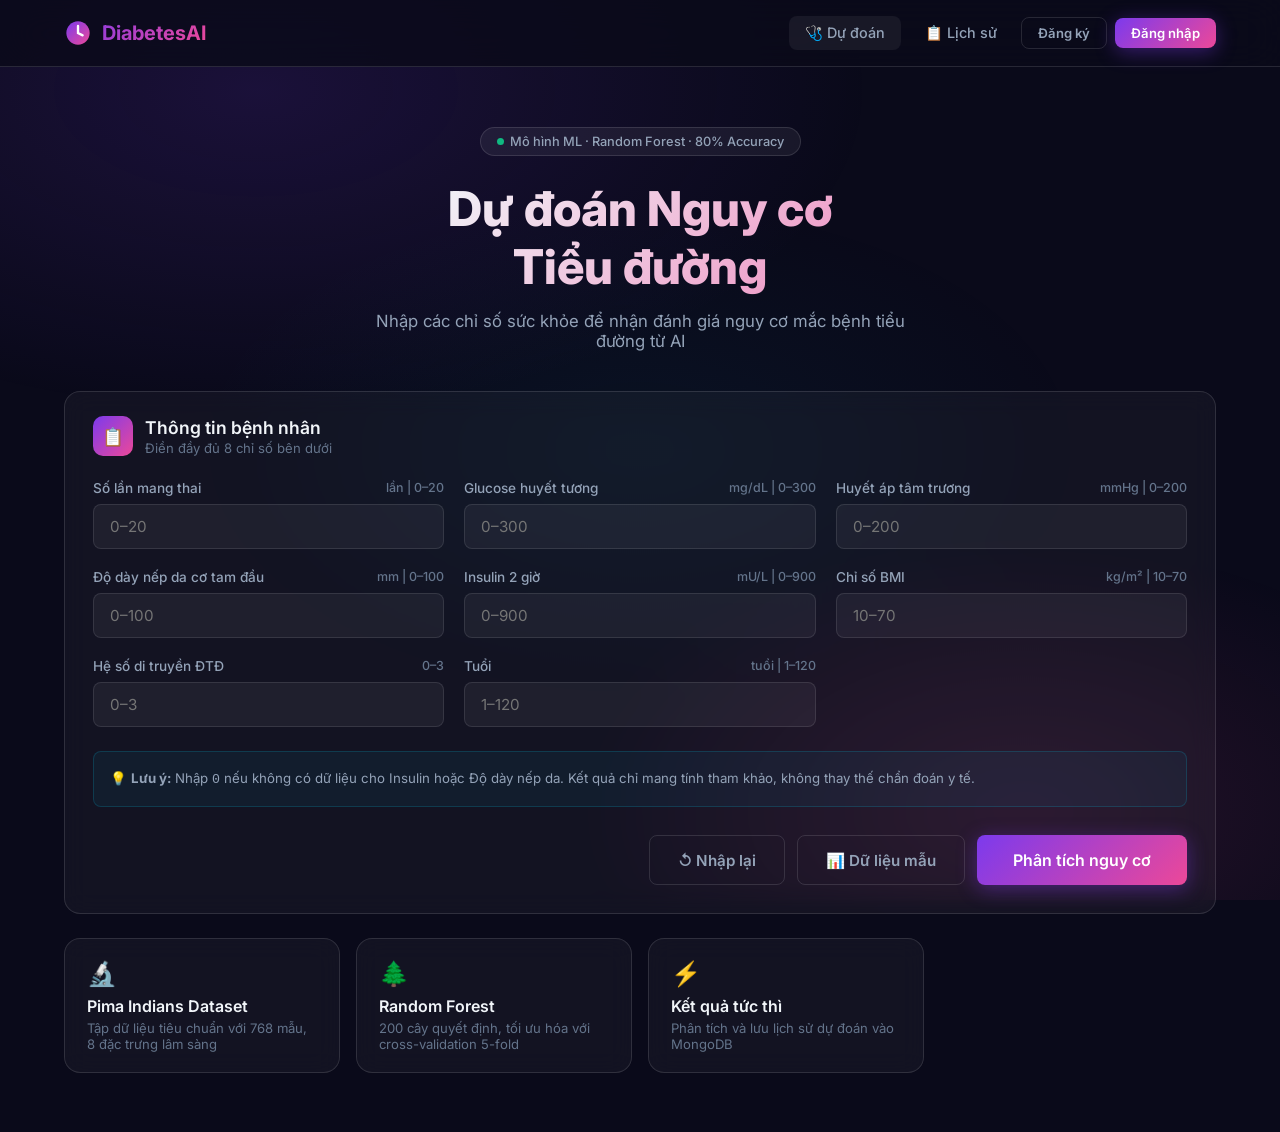
==== frontend/index.html @ 65a325f2 "first commit" ====
<!DOCTYPE html>
<html lang="vi">
<head>
    <meta charset="UTF-8"/>
    <meta name="viewport" content="width=device-width, initial-scale=1.0"/>
    <title>Dự đoán Nguy cơ Tiểu đường | DiabetesAI</title>
    <meta name="description" content="Hệ thống dự đoán nguy cơ mắc bệnh tiểu đường sử dụng trí tuệ nhân tạo"/>
    <link rel="stylesheet" href="css/style.css"/>
</head>
<body>

<!-- Navbar -->
<nav class="navbar">
    <div class="container">
        <a href="index.html" class="nav-brand">
            <svg viewBox="0 0 24 24" fill="none" xmlns="http://www.w3.org/2000/svg">
                <path d="M12 2C6.48 2 2 6.48 2 12s4.48 10 10 10 10-4.48 10-10S17.52 2 12 2z" fill="url(#g1)"/>
                <path d="M12 6v6l4 2" stroke="white" stroke-width="2" stroke-linecap="round"/>
                <defs><linearGradient id="g1" x1="2" y1="2" x2="22" y2="22" gradientUnits="userSpaceOnUse">
                    <stop stop-color="#7c3aed"/><stop offset="1" stop-color="#ec4899"/>
                </linearGradient></defs>
            </svg>
            DiabetesAI
        </a>
        <div class="nav-links">
            <a href="index.html" class="active">🩺 Dự đoán</a>
            <a href="history.html">📋 Lịch sử</a>
            <div id="auth-section" class="auth-buttons">
                <button class="btn btn-sm btn-outline" onclick="openModal('registerModal')">Đăng ký</button>
                <button class="btn btn-sm btn-primary" onclick="openModal('loginModal')">Đăng nhập</button>
            </div>
            <div id="user-section" class="user-profile hidden">
                <span id="user-name">Người dùng</span>
                <a href="#" id="admin-link" class="hidden">⚙️ Admin</a>
                <button class="btn btn-sm btn-outline" onclick="Auth.logout()">Đăng xuất</button>
            </div>
        </div>
    </div>
</nav>

<!-- Hero -->
<section class="hero animate-in">
    <div class="hero-badge">
        <span class="dot"></span>
        Mô hình ML · Random Forest · 80% Accuracy
    </div>
    <h1>Dự đoán Nguy cơ<br/>Tiểu đường</h1>
    <p>Nhập các chỉ số sức khỏe để nhận đánh giá nguy cơ mắc bệnh tiểu đường từ AI</p>
</section>

<!-- Form -->
<main class="container" style="padding-bottom: 60px;">
    <div class="card animate-in delay-1">
        <div class="card-header">
            <div class="card-icon">📋</div>
            <div>
                <h2>Thông tin bệnh nhân</h2>
                <p style="font-size:0.82rem; color: var(--text-muted); margin-top:2px;">Điền đầy đủ 8 chỉ số bên dưới</p>
            </div>
        </div>
        <div class="card-body">
            <form id="predictForm" novalidate>
                <div class="form-grid" id="formGrid">
                    <!-- dynamically injected by JS -->
                </div>

                <div style="margin-top:24px; padding:16px; background:rgba(6,182,212,0.06); border:1px solid rgba(6,182,212,0.2); border-radius:var(--radius-sm); color:var(--text-secondary); font-size:0.83rem; line-height:1.6;">
                    💡 <strong>Lưu ý:</strong> Nhập <code>0</code> nếu không có dữ liệu cho Insulin hoặc Độ dày nếp da. Kết quả chỉ mang tính tham khảo, không thay thế chẩn đoán y tế.
                </div>

                <div class="form-actions">
                    <button type="button" class="btn btn-outline" id="resetBtn">↺ Nhập lại</button>
                    <button type="button" class="btn btn-outline" id="sampleBtn">📊 Dữ liệu mẫu</button>
                    <button type="submit" class="btn btn-primary btn-lg" id="submitBtn">
                        <span id="submitText">Phân tích nguy cơ</span>
                    </button>
                </div>
            </form>
        </div>
    </div>

    <!-- Info cards -->
    <div style="display:grid; grid-template-columns: repeat(auto-fill, minmax(240px,1fr)); gap:16px; margin-top:24px;">
        <div class="card animate-in delay-2" style="padding:20px 22px;">
            <div style="font-size:1.5rem; margin-bottom:8px;">🔬</div>
            <div style="font-weight:600; margin-bottom:4px;">Pima Indians Dataset</div>
            <div style="font-size:0.82rem; color:var(--text-muted);">Tập dữ liệu tiêu chuẩn với 768 mẫu, 8 đặc trưng lâm sàng</div>
        </div>
        <div class="card animate-in delay-2" style="padding:20px 22px;">
            <div style="font-size:1.5rem; margin-bottom:8px;">🌲</div>
            <div style="font-weight:600; margin-bottom:4px;">Random Forest</div>
            <div style="font-size:0.82rem; color:var(--text-muted);">200 cây quyết định, tối ưu hóa với cross-validation 5-fold</div>
        </div>
        <div class="card animate-in delay-2" style="padding:20px 22px;">
            <div style="font-size:1.5rem; margin-bottom:8px;">⚡</div>
            <div style="font-weight:600; margin-bottom:4px;">Kết quả tức thì</div>
            <div style="font-size:0.82rem; color:var(--text-muted);">Phân tích và lưu lịch sử dự đoán vào MongoDB</div>
        </div>
    </div>
</main>

<!-- Modals -->
<div id="loginModal" class="modal">
    <div class="modal-content">
        <div class="modal-header">
            <h3>Đăng nhập</h3>
            <span class="close" onclick="closeModal('loginModal')">&times;</span>
        </div>
        <form id="loginForm">
            <div class="form-group">
                <label>Số điện thoại</label>
                <input type="text" id="loginPhone" placeholder="0123456789" required>
            </div>
            <div class="form-group">
                <label>Mật khẩu</label>
                <input type="password" id="loginPass" placeholder="••••••" required>
            </div>
            <button type="submit" class="btn btn-primary btn-block">Đăng nhập</button>
        </form>
    </div>
</div>

<div id="registerModal" class="modal">
    <div class="modal-content">
        <div class="modal-header">
            <h3>Đăng ký tài khoản</h3>
            <span class="close" onclick="closeModal('registerModal')">&times;</span>
        </div>
        <form id="registerForm">
            <div class="form-group">
                <label>Số điện thoại</label>
                <input type="text" id="regPhone" placeholder="10-11 chữ số" required>
            </div>
            <div class="form-group">
                <label>Họ và tên</label>
                <input type="text" id="regName" placeholder="Nguyễn Văn A" required>
            </div>
            <div class="form-grid" style="grid-template-columns: 1fr 1fr; gap:12px;">
                <div class="form-group">
                    <label>Tuổi</label>
                    <input type="number" id="regAge" placeholder="25" required>
                </div>
                <div class="form-group">
                    <label>Giới tính</label>
                    <select id="regGender">
                        <option value="Nam">Nam</option>
                        <option value="Nữ">Nữ</option>
                        <option value="Khác">Khác</option>
                    </select>
                </div>
            </div>
            <div class="form-group">
                <label>Mật khẩu</label>
                <input type="password" id="regPass" placeholder="Tối thiểu 6 ký tự" required>
            </div>
            <button type="submit" class="btn btn-primary btn-block" style="margin-top:12px;">Đăng ký</button>
        </form>
    </div>
</div>

<script src="js/api.js"></script>
<script src="js/auth.js"></script>
<script src="js/predict.js"></script>

<script>
    function openModal(id) { document.getElementById(id).style.display = 'flex'; }
    function closeModal(id) { document.getElementById(id).style.display = 'none'; }
    
    // Close modal when clicking outside
    window.onclick = function(event) {
        if (event.target.className === 'modal') {
            event.target.style.display = "none";
        }
    }

    document.getElementById('loginForm').onsubmit = async (e) => {
        e.preventDefault();
        await Auth.login(document.getElementById('loginPhone').value, document.getElementById('loginPass').value);
    };

    document.getElementById('registerForm').onsubmit = async (e) => {
        e.preventDefault();
        await Auth.register({
            phone_number: document.getElementById('regPhone').value,
            full_name: document.getElementById('regName').value,
            age: parseInt(document.getElementById('regAge').value),
            gender: document.getElementById('regGender').value,
            password: document.getElementById('regPass').value
        });
        closeModal('registerModal');
    };
</script>
</body>
</html>
---- frontend/css/style.css ----
@import url('https://fonts.googleapis.com/css2?family=Inter:wght@300;400;500;600;700;800&display=swap');

/* ── Reset & Variables ─────────────────────────────────────── */
*, *::before, *::after { box-sizing: border-box; margin: 0; padding: 0; }

:root {
    --bg-primary:   #0a0a1a;
    --bg-secondary: #111128;
    --bg-card:      rgba(255,255,255,0.04);
    --bg-card-hover:rgba(255,255,255,0.07);
    --glass:        rgba(255,255,255,0.06);
    --glass-border: rgba(255,255,255,0.12);

    --accent-1: #7c3aed;
    --accent-2: #ec4899;
    --accent-3: #06b6d4;
    --grad-main: linear-gradient(135deg, #7c3aed, #ec4899);
    --grad-glow: linear-gradient(135deg, rgba(124,58,237,0.3), rgba(236,72,153,0.3));

    --text-primary:   #f1f5f9;
    --text-secondary: #94a3b8;
    --text-muted:     #64748b;

    --low:    #10b981;
    --medium: #f59e0b;
    --high:   #ef4444;

    --radius: 16px;
    --radius-sm: 8px;
    --transition: 0.3s cubic-bezier(0.4,0,0.2,1);
    --shadow: 0 25px 50px rgba(0,0,0,0.5);
    --shadow-sm: 0 4px 20px rgba(0,0,0,0.3);
}

html { font-family: 'Inter', sans-serif; font-size: 16px; }
body { background: var(--bg-primary); color: var(--text-primary); min-height: 100vh; overflow-x: hidden; }

/* ── Background animated gradient ──────────────────────────── */
body::before {
    content: '';
    position: fixed;
    inset: 0;
    background:
        radial-gradient(ellipse 80% 60% at 20% 10%, rgba(124,58,237,0.15) 0%, transparent 60%),
        radial-gradient(ellipse 60% 50% at 80% 90%, rgba(236,72,153,0.12) 0%, transparent 60%),
        radial-gradient(ellipse 50% 40% at 50% 50%, rgba(6,182,212,0.05) 0%, transparent 70%);
    z-index: 0;
    pointer-events: none;
}

/* ── Layout ─────────────────────────────────────────────────── */
.container { max-width: 1200px; margin: 0 auto; padding: 0 24px; position: relative; z-index: 1; }

/* ── Navbar ─────────────────────────────────────────────────── */
.navbar {
    background: rgba(10,10,26,0.8);
    backdrop-filter: blur(20px);
    border-bottom: 1px solid var(--glass-border);
    padding: 16px 0;
    position: sticky; top: 0; z-index: 100;
}
.navbar .container { display: flex; align-items: center; justify-content: space-between; }
.nav-brand {
    display: flex; align-items: center; gap: 10px;
    font-size: 1.25rem; font-weight: 700;
    background: var(--grad-main);
    -webkit-background-clip: text; -webkit-text-fill-color: transparent;
    background-clip: text; text-decoration: none;
}
.nav-brand svg { width: 28px; height: 28px; flex-shrink: 0; }
.nav-links { display: flex; gap: 8px; }
.nav-links a {
    color: var(--text-secondary); text-decoration: none;
    padding: 8px 16px; border-radius: var(--radius-sm);
    font-size: 0.9rem; font-weight: 500;
    transition: var(--transition);
}
.nav-links a:hover, .nav-links a.active {
    background: var(--glass);
}
.hidden { display: none !important; }

/* Auth Buttons & Profile */
.auth-buttons { display: flex; gap: 8px; align-items: center; }
.user-profile { display: flex; align-items: center; gap: 12px; }
#user-name { font-size: 0.88rem; font-weight: 600; color: var(--text-primary); }
#admin-link { color: var(--accent-3); font-size: 0.82rem; text-decoration: none; }
#admin-link:hover { text-decoration: underline; }

/* ── Hero Section ───────────────────────────────────────────── */
.hero {
    text-align: center;
    padding: 60px 24px 40px;
}
.hero-badge {
    display: inline-flex; align-items: center; gap: 6px;
    background: var(--glass);
    border: 1px solid var(--glass-border);
    border-radius: 100px;
    padding: 6px 16px;
    font-size: 0.8rem; font-weight: 500;
    color: var(--text-secondary);
    margin-bottom: 24px;
}
.hero-badge .dot { width: 7px; height: 7px; border-radius: 50%; background: var(--low); animation: pulse 2s infinite; }
.hero h1 {
    font-size: clamp(2rem, 4vw, 3rem);
    font-weight: 800; line-height: 1.2;
    margin-bottom: 16px;
    background: linear-gradient(135deg, #f1f5f9 30%, var(--accent-2));
    -webkit-background-clip: text; -webkit-text-fill-color: transparent; background-clip: text;
}
.hero p { color: var(--text-secondary); font-size: 1.05rem; max-width: 550px; margin: 0 auto; }

/* ── Cards / Glass ──────────────────────────────────────────── */
.card {
    background: var(--bg-card);
    border: 1px solid var(--glass-border);
    border-radius: var(--radius);
    backdrop-filter: blur(12px);
    transition: var(--transition);
}
.card:hover { background: var(--bg-card-hover); transform: translateY(-2px); }
.card-header {
    padding: 24px 28px 0;
    display: flex; align-items: center; gap: 12px;
    margin-bottom: 24px;
}
.card-header h2 { font-size: 1.1rem; font-weight: 600; }
.card-icon {
    width: 40px; height: 40px; border-radius: 10px;
    background: var(--grad-main);
    display: flex; align-items: center; justify-content: center;
    font-size: 1.1rem; flex-shrink: 0;
}
.card-body { padding: 0 28px 28px; }

/* ── Form ───────────────────────────────────────────────────── */
.form-grid { display: grid; grid-template-columns: repeat(auto-fill, minmax(260px, 1fr)); gap: 20px; }
.form-group { display: flex; flex-direction: column; gap: 8px; }
.form-group label {
    font-size: 0.85rem; font-weight: 500;
    color: var(--text-secondary);
    display: flex; justify-content: space-between;
}
.form-group label span { color: var(--text-muted); font-size: 0.78rem; }
.form-group input {
    background: rgba(255,255,255,0.05);
    border: 1px solid rgba(255,255,255,0.1);
    border-radius: var(--radius-sm);
    padding: 12px 16px;
    color: var(--text-primary);
    font-size: 0.95rem;
    font-family: 'Inter', sans-serif;
    transition: var(--transition);
    outline: none;
}
.form-group input:focus {
    border-color: var(--accent-1);
    box-shadow: 0 0 0 3px rgba(124,58,237,0.2);
    background: rgba(255,255,255,0.08);
}
.form-group input.error { border-color: var(--high); box-shadow: 0 0 0 3px rgba(239,68,68,0.15); }
.form-group .hint { font-size: 0.75rem; color: var(--text-muted); }

/* ── Buttons ────────────────────────────────────────────────── */
.btn {
    display: inline-flex; align-items: center; justify-content: center; gap: 8px;
    padding: 12px 28px; border-radius: var(--radius-sm);
    font-family: 'Inter', sans-serif; font-size: 0.95rem; font-weight: 600;
    cursor: pointer; border: none; outline: none;
    transition: var(--transition); text-decoration: none;
}
.btn-primary {
    background: var(--grad-main);
    color: #fff;
    box-shadow: 0 4px 20px rgba(124,58,237,0.4);
}
.btn-primary:hover { opacity: 0.9; transform: translateY(-1px); box-shadow: 0 8px 30px rgba(124,58,237,0.55); }
.btn-primary:active { transform: translateY(0); }
.btn-outline {
    background: transparent;
    color: var(--text-secondary);
    border: 1px solid var(--glass-border);
}
.btn-outline:hover { background: var(--glass); color: var(--text-primary); }
.btn-danger {
    background: rgba(239,68,68,0.15); color: var(--high);
    border: 1px solid rgba(239,68,68,0.3);
}
.btn-danger:hover { background: rgba(239,68,68,0.25); }
.btn:disabled { opacity: 0.5; cursor: not-allowed; transform: none; }
.btn-lg { padding: 15px 36px; font-size: 1rem; }
.btn-sm { padding: 7px 16px; font-size: 0.82rem; }

/* ── Badges ─────────────────────────────────────────────────── */
.badge {
    display: inline-flex; align-items: center; gap: 5px;
    padding: 4px 12px; border-radius: 100px;
    font-size: 0.78rem; font-weight: 600;
}
.badge-low    { background: rgba(16,185,129,0.15); color: var(--low);    border: 1px solid rgba(16,185,129,0.3); }
.badge-medium { background: rgba(245,158,11,0.15); color: var(--medium); border: 1px solid rgba(245,158,11,0.3); }
.badge-high   { background: rgba(239,68,68,0.15);  color: var(--high);   border: 1px solid rgba(239,68,68,0.3); }

/* ── Stats Cards ────────────────────────────────────────────── */
.stats-grid { display: grid; grid-template-columns: repeat(auto-fill, minmax(200px, 1fr)); gap: 16px; margin-bottom: 32px; }
.stat-card {
    background: var(--bg-card);
    border: 1px solid var(--glass-border);
    border-radius: var(--radius);
    padding: 20px 24px;
    transition: var(--transition);
}
.stat-card:hover { background: var(--bg-card-hover); }
.stat-label { font-size: 0.78rem; font-weight: 500; color: var(--text-muted); margin-bottom: 8px; text-transform: uppercase; letter-spacing: 0.05em; }
.stat-value { font-size: 1.8rem; font-weight: 700; }
.stat-value.low    { color: var(--low); }
.stat-value.medium { color: var(--medium); }
.stat-value.high   { color: var(--high); }
.stat-value.accent { background: var(--grad-main); -webkit-background-clip: text; -webkit-text-fill-color: transparent; background-clip: text; }

/* ── Table ──────────────────────────────────────────────────── */
.table-wrap { overflow-x: auto; border-radius: var(--radius-sm); }
table { width: 100%; border-collapse: collapse; min-width: 600px; }
thead { background: rgba(255,255,255,0.04); }
th { padding: 14px 16px; text-align: left; font-size: 0.78rem; font-weight: 600; color: var(--text-muted); text-transform: uppercase; letter-spacing: 0.05em; }
td { padding: 14px 16px; font-size: 0.88rem; border-bottom: 1px solid rgba(255,255,255,0.04); }
tr { transition: var(--transition); }
tr:hover td { background: rgba(255,255,255,0.03); }

/* ── Toast ──────────────────────────────────────────────────── */
.toast {
    position: fixed; bottom: 24px; right: 24px;
    background: var(--bg-secondary);
    border: 1px solid var(--glass-border);
    border-radius: var(--radius-sm);
    padding: 14px 20px;
    font-size: 0.88rem; font-weight: 500;
    backdrop-filter: blur(20px);
    box-shadow: var(--shadow);
    transform: translateY(20px); opacity: 0;
    transition: var(--transition); z-index: 9999;
}
.toast.show { transform: translateY(0); opacity: 1; }
.toast-success { border-left: 3px solid var(--low); color: var(--low); }
.toast-error   { border-left: 3px solid var(--high); color: var(--high); }
.toast-info    { border-left: 3px solid var(--accent-3); color: var(--accent-3); }

/* ── Loading Spinner ────────────────────────────────────────── */
.spinner {
    width: 20px; height: 20px;
    border: 2px solid rgba(255,255,255,0.2);
    border-top-color: #fff;
    border-radius: 50%;
    animation: spin 0.7s linear infinite;
}
.loading-overlay {
    position: fixed; inset: 0;
    background: rgba(10,10,26,0.8);
    backdrop-filter: blur(8px);
    display: flex; flex-direction: column; align-items: center; justify-content: center;
    gap: 16px; z-index: 200;
}
.loading-overlay .spinner { width: 48px; height: 48px; border-width: 3px; }
.loading-overlay p { color: var(--text-secondary); font-size: 0.9rem; }

/* ── Gauge Chart ────────────────────────────────────────────── */
.gauge-wrap { position: relative; width: 220px; margin: 0 auto 20px; }
.gauge-wrap canvas { display: block; }
.gauge-label {
    position: absolute; bottom: 10px; left: 50%; transform: translateX(-50%);
    text-align: center; width: 100%;
}
.gauge-label .gauge-pct { font-size: 2.4rem; font-weight: 800; line-height: 1; }
.gauge-label .gauge-text { font-size: 0.78rem; color: var(--text-muted); margin-top: 2px; }

/* ── Result Page ────────────────────────────────────────────── */
.result-grid { display: grid; grid-template-columns: 1fr 1.5fr; gap: 24px; margin-top: 32px; }
@media (max-width: 768px) { .result-grid { grid-template-columns: 1fr; } }
.result-level-card { text-align: center; padding: 32px 24px; }
.result-level-card .level-title { font-size: 1.5rem; font-weight: 700; margin: 16px 0 8px; }
.feature-bars { display: flex; flex-direction: column; gap: 12px; }
.feature-bar-item { display: flex; flex-direction: column; gap: 4px; }
.feature-bar-header { display: flex; justify-content: space-between; font-size: 0.8rem; color: var(--text-secondary); }
.feature-bar-track {
    height: 6px; background: rgba(255,255,255,0.08);
    border-radius: 100px; overflow: hidden;
}
.feature-bar-fill {
    height: 100%; border-radius: 100px;
    background: var(--grad-main);
    transition: width 1s cubic-bezier(0.4,0,0.2,1);
}

/* ── History Filters ────────────────────────────────────────── */
.filters {
    display: flex; align-items: center; gap: 12px;
    flex-wrap: wrap; margin-bottom: 20px;
}
.filter-btn {
    padding: 7px 18px; border-radius: 100px;
    background: var(--glass); border: 1px solid var(--glass-border);
    color: var(--text-secondary); font-size: 0.82rem; font-weight: 500;
    cursor: pointer; transition: var(--transition);
}
.filter-btn:hover, .filter-btn.active { background: var(--grad-glow); color: var(--text-primary); }
.search-input {
    flex: 1; min-width: 180px;
    background: var(--glass); border: 1px solid var(--glass-border);
    border-radius: var(--radius-sm); padding: 9px 14px;
    color: var(--text-primary); font-family: 'Inter', sans-serif; font-size: 0.88rem; outline: none;
    transition: var(--transition);
}
.search-input:focus { border-color: var(--accent-1); box-shadow: 0 0 0 3px rgba(124,58,237,0.15); }

/* ── Pagination ─────────────────────────────────────────────── */
.pagination { display: flex; align-items: center; justify-content: center; gap: 8px; margin-top: 24px; }
.page-btn {
    width: 36px; height: 36px; border-radius: var(--radius-sm);
    background: var(--glass); border: 1px solid var(--glass-border);
    color: var(--text-secondary); font-size: 0.88rem;
    display: flex; align-items: center; justify-content: center;
    cursor: pointer; transition: var(--transition); outline: none;
}
.page-btn:hover { background: var(--bg-card-hover); color: var(--text-primary); }
.page-btn.active { background: var(--grad-main); border-color: transparent; color: #fff; }
.page-btn:disabled { opacity: 0.4; cursor: not-allowed; }

/* ── Empty State ────────────────────────────────────────────── */
.empty-state {
    text-align: center; padding: 60px 24px;
    color: var(--text-muted);
}
.empty-state .icon { font-size: 3rem; margin-bottom: 16px; }
.empty-state p { font-size: 0.9rem; }

/* ── Form actions ───────────────────────────────────────────── */
.form-actions { display: flex; gap: 12px; justify-content: flex-end; margin-top: 28px; }

/* ── Animations ─────────────────────────────────────────────── */
@keyframes spin  { to { transform: rotate(360deg); } }
@keyframes pulse { 0%,100% { opacity: 1; } 50% { opacity: 0.4; } }
@keyframes fadeInUp {
    from { opacity: 0; transform: translateY(24px); }
    to   { opacity: 1; transform: translateY(0); }
}
.animate-in { animation: fadeInUp 0.5s ease forwards; }
.delay-1 { animation-delay: 0.1s; opacity: 0; }
.delay-2 { animation-delay: 0.2s; opacity: 0; }
.delay-3 { animation-delay: 0.3s; opacity: 0; }

/* ── Scrollbar ──────────────────────────────────────────────── */
::-webkit-scrollbar { width: 6px; height: 6px; }
::-webkit-scrollbar-track { background: transparent; }
::-webkit-scrollbar-thumb { background: rgba(255,255,255,0.1); border-radius: 100px; }
::-webkit-scrollbar-thumb:hover { background: rgba(255,255,255,0.2); }

/* ── Responsive ─────────────────────────────────────────────── */
@media (max-width: 600px) {
    .nav-links a { padding: 6px 10px; font-size: 0.8rem; }
    .hero { padding: 40px 16px 24px; }
    .card-header, .card-body { padding-left: 18px; padding-right: 18px; }
    .form-grid { grid-template-columns: 1fr; }
    .auth-buttons { display: none; } /* Hide on mobile to simplify */
}

/* ── Modals ─────────────────────────────────────────────────── */
.modal {
    position: fixed; inset: 0; z-index: 1000;
    background: rgba(0,0,0,0.7);
    backdrop-filter: blur(4px);
    display: none; align-items: center; justify-content: center;
    padding: 20px;
}
.modal-content {
    background: var(--bg-secondary);
    border: 1px solid var(--glass-border);
    border-radius: var(--radius);
    width: 100%; max-width: 400px;
    padding: 32px;
    box-shadow: var(--shadow);
    animation: modalIn 0.3s ease-out;
}
.modal-header {
    display: flex; align-items: center; justify-content: space-between;
    margin-bottom: 24px;
}
.modal-header h3 { font-size: 1.25rem; font-weight: 700; color: var(--text-primary); }
.close { font-size: 1.5rem; cursor: pointer; color: var(--text-muted); transition: var(--transition); }
.close:hover { color: var(--text-primary); }

.btn-block { width: 100%; margin-top: 10px; }

@keyframes modalIn {
    from { opacity: 0; transform: scale(0.95) translateY(-20px); }
    to { opacity: 1; transform: scale(1) translateY(0); }
}
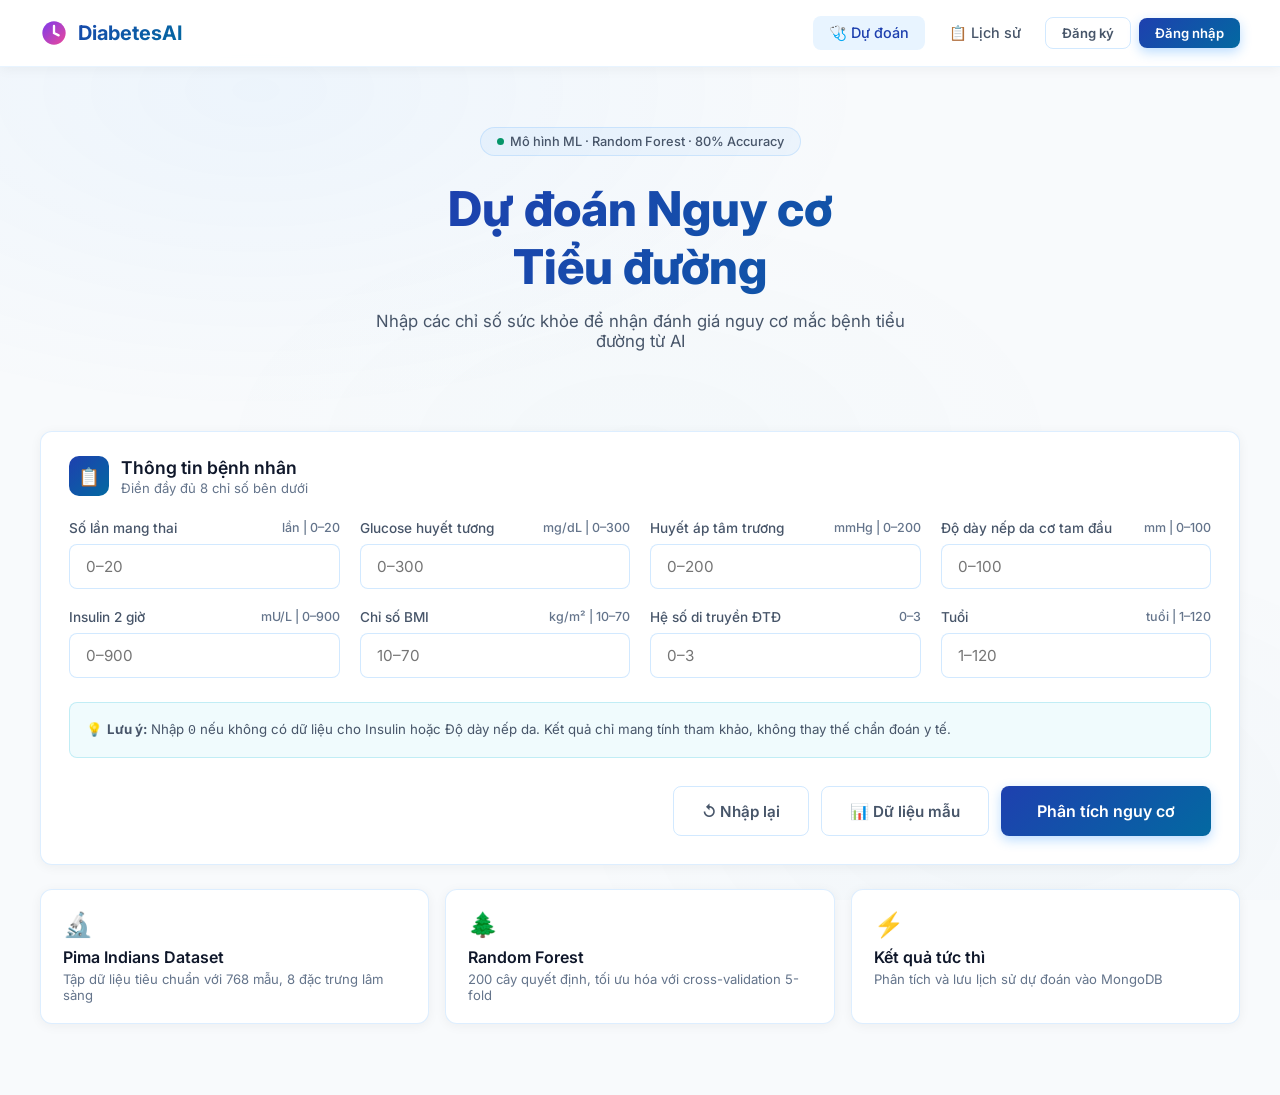
==== commit b67d4f98: "Improve responsive frontend layout" ====
--- a/frontend/index.html
+++ b/frontend/index.html
@@ -22,7 +22,12 @@
             </svg>
             DiabetesAI
         </a>
-        <div class="nav-links">
+        <button class="nav-toggle" type="button" aria-label="Mở menu điều hướng" aria-expanded="false" aria-controls="navLinks" onclick="toggleNav(this)">
+            <span></span>
+            <span></span>
+            <span></span>
+        </button>
+        <div class="nav-links" id="navLinks">
             <a href="index.html" class="active">🩺 Dự đoán</a>
             <a href="history.html">📋 Lịch sử</a>
             <div id="auth-section" class="auth-buttons">
@@ -49,13 +54,13 @@
 </section>
 
 <!-- Form -->
-<main class="container" style="padding-bottom: 60px;">
+<main class="container main-content main-content-home">
     <div class="card animate-in delay-1">
         <div class="card-header">
             <div class="card-icon">📋</div>
             <div>
                 <h2>Thông tin bệnh nhân</h2>
-                <p style="font-size:0.82rem; color: var(--text-muted); margin-top:2px;">Điền đầy đủ 8 chỉ số bên dưới</p>
+                <p class="section-subtitle">Điền đầy đủ 8 chỉ số bên dưới</p>
             </div>
         </div>
         <div class="card-body">
@@ -64,7 +69,7 @@
                     <!-- dynamically injected by JS -->
                 </div>
 
-                <div style="margin-top:24px; padding:16px; background:rgba(6,182,212,0.06); border:1px solid rgba(6,182,212,0.2); border-radius:var(--radius-sm); color:var(--text-secondary); font-size:0.83rem; line-height:1.6;">
+                <div class="info-note">
                     💡 <strong>Lưu ý:</strong> Nhập <code>0</code> nếu không có dữ liệu cho Insulin hoặc Độ dày nếp da. Kết quả chỉ mang tính tham khảo, không thay thế chẩn đoán y tế.
                 </div>
 
@@ -80,21 +85,21 @@
     </div>
 
     <!-- Info cards -->
-    <div style="display:grid; grid-template-columns: repeat(auto-fill, minmax(240px,1fr)); gap:16px; margin-top:24px;">
-        <div class="card animate-in delay-2" style="padding:20px 22px;">
-            <div style="font-size:1.5rem; margin-bottom:8px;">🔬</div>
-            <div style="font-weight:600; margin-bottom:4px;">Pima Indians Dataset</div>
-            <div style="font-size:0.82rem; color:var(--text-muted);">Tập dữ liệu tiêu chuẩn với 768 mẫu, 8 đặc trưng lâm sàng</div>
-        </div>
-        <div class="card animate-in delay-2" style="padding:20px 22px;">
-            <div style="font-size:1.5rem; margin-bottom:8px;">🌲</div>
-            <div style="font-weight:600; margin-bottom:4px;">Random Forest</div>
-            <div style="font-size:0.82rem; color:var(--text-muted);">200 cây quyết định, tối ưu hóa với cross-validation 5-fold</div>
-        </div>
-        <div class="card animate-in delay-2" style="padding:20px 22px;">
-            <div style="font-size:1.5rem; margin-bottom:8px;">⚡</div>
-            <div style="font-weight:600; margin-bottom:4px;">Kết quả tức thì</div>
-            <div style="font-size:0.82rem; color:var(--text-muted);">Phân tích và lưu lịch sử dự đoán vào MongoDB</div>
+    <div class="info-grid">
+        <div class="card animate-in delay-2 info-card">
+            <div class="info-card-icon">🔬</div>
+            <div class="info-card-title">Pima Indians Dataset</div>
+            <div class="info-card-text">Tập dữ liệu tiêu chuẩn với 768 mẫu, 8 đặc trưng lâm sàng</div>
+        </div>
+        <div class="card animate-in delay-2 info-card">
+            <div class="info-card-icon">🌲</div>
+            <div class="info-card-title">Random Forest</div>
+            <div class="info-card-text">200 cây quyết định, tối ưu hóa với cross-validation 5-fold</div>
+        </div>
+        <div class="card animate-in delay-2 info-card">
+            <div class="info-card-icon">⚡</div>
+            <div class="info-card-title">Kết quả tức thì</div>
+            <div class="info-card-text">Phân tích và lưu lịch sử dự đoán vào MongoDB</div>
         </div>
     </div>
 </main>
@@ -135,7 +140,7 @@
                 <label>Họ và tên</label>
                 <input type="text" id="regName" placeholder="Nguyễn Văn A" required>
             </div>
-            <div class="form-grid" style="grid-template-columns: 1fr 1fr; gap:12px;">
+            <div class="form-grid auth-form-grid">
                 <div class="form-group">
                     <label>Tuổi</label>
                     <input type="number" id="regAge" placeholder="25" required>
@@ -160,6 +165,7 @@
 
 <script src="js/api.js"></script>
 <script src="js/auth.js"></script>
+<script src="js/layout.js"></script>
 <script src="js/predict.js"></script>
 
 <script>
--- a/frontend/css/style.css
+++ b/frontend/css/style.css
@@ -4,62 +4,64 @@
 *, *::before, *::after { box-sizing: border-box; margin: 0; padding: 0; }
 
 :root {
-    --bg-primary:   #0a0a1a;
-    --bg-secondary: #111128;
-    --bg-card:      rgba(255,255,255,0.04);
-    --bg-card-hover:rgba(255,255,255,0.07);
-    --glass:        rgba(255,255,255,0.06);
-    --glass-border: rgba(255,255,255,0.12);
-
-    --accent-1: #7c3aed;
-    --accent-2: #ec4899;
-    --accent-3: #06b6d4;
-    --grad-main: linear-gradient(135deg, #7c3aed, #ec4899);
-    --grad-glow: linear-gradient(135deg, rgba(124,58,237,0.3), rgba(236,72,153,0.3));
-
-    --text-primary:   #f1f5f9;
-    --text-secondary: #94a3b8;
+    /* Professional Medical Light Theme */
+    --bg-primary:   #f8fafc;
+    --bg-secondary: #f1f5f9;
+    --bg-card:      #ffffff;
+    --bg-card-hover:#f0f9ff;
+
+    --accent-1: #1e40af;
+    --accent-2: #0369a1;
+    --accent-3: #0891b2;
+    --grad-main: linear-gradient(135deg, #1e40af, #0369a1);
+    --grad-glow: linear-gradient(135deg, rgba(30,64,175,0.1), rgba(3,105,161,0.1));
+
+    --text-primary:   #0f172a;
+    --text-secondary: #475569;
     --text-muted:     #64748b;
 
-    --low:    #10b981;
-    --medium: #f59e0b;
-    --high:   #ef4444;
-
-    --radius: 16px;
+    --low:    #059669;
+    --medium: #d97706;
+    --high:   #dc2626;
+
+    --radius: 12px;
     --radius-sm: 8px;
     --transition: 0.3s cubic-bezier(0.4,0,0.2,1);
-    --shadow: 0 25px 50px rgba(0,0,0,0.5);
-    --shadow-sm: 0 4px 20px rgba(0,0,0,0.3);
+    --shadow: 0 4px 20px rgba(0,0,0,0.08);
+    --shadow-sm: 0 2px 8px rgba(0,0,0,0.06);
+    --glass: rgba(255,255,255,0.75);
+    --glass-border: rgba(30,144,255,0.12);
 }
 
 html { font-family: 'Inter', sans-serif; font-size: 16px; }
 body { background: var(--bg-primary); color: var(--text-primary); min-height: 100vh; overflow-x: hidden; }
-
-/* ── Background animated gradient ──────────────────────────── */
+body.nav-open { overflow: hidden; }
+
+/* ── Background ─────────────────────────────────────────────── */
 body::before {
     content: '';
     position: fixed;
     inset: 0;
     background:
-        radial-gradient(ellipse 80% 60% at 20% 10%, rgba(124,58,237,0.15) 0%, transparent 60%),
-        radial-gradient(ellipse 60% 50% at 80% 90%, rgba(236,72,153,0.12) 0%, transparent 60%),
-        radial-gradient(ellipse 50% 40% at 50% 50%, rgba(6,182,212,0.05) 0%, transparent 70%);
+        radial-gradient(ellipse 80% 60% at 20% 10%, rgba(30,144,255,0.05) 0%, transparent 60%),
+        radial-gradient(ellipse 60% 50% at 80% 90%, rgba(3,105,161,0.03) 0%, transparent 60%),
+        radial-gradient(ellipse 50% 40% at 50% 50%, rgba(8,145,178,0.02) 0%, transparent 70%);
     z-index: 0;
     pointer-events: none;
 }
 
-/* ── Layout ─────────────────────────────────────────────────── */
-.container { max-width: 1200px; margin: 0 auto; padding: 0 24px; position: relative; z-index: 1; }
+.container { width: min(1200px, calc(100% - 48px)); margin: 0 auto; position: relative; z-index: 1; }
 
 /* ── Navbar ─────────────────────────────────────────────────── */
 .navbar {
-    background: rgba(10,10,26,0.8);
+    background: rgba(255,255,255,0.95);
     backdrop-filter: blur(20px);
-    border-bottom: 1px solid var(--glass-border);
+    border-bottom: 1px solid rgba(30,144,255,0.1);
     padding: 16px 0;
     position: sticky; top: 0; z-index: 100;
-}
-.navbar .container { display: flex; align-items: center; justify-content: space-between; }
+    box-shadow: 0 2px 12px rgba(0,0,0,0.05);
+}
+.navbar .container { display: flex; align-items: center; justify-content: space-between; gap: 16px; flex-wrap: wrap; }
 .nav-brand {
     display: flex; align-items: center; gap: 10px;
     font-size: 1.25rem; font-weight: 700;
@@ -68,7 +70,39 @@
     background-clip: text; text-decoration: none;
 }
 .nav-brand svg { width: 28px; height: 28px; flex-shrink: 0; }
-.nav-links { display: flex; gap: 8px; }
+.nav-toggle {
+    display: none;
+    width: 46px;
+    height: 46px;
+    border-radius: 14px;
+    border: 1px solid rgba(30,144,255,0.15);
+    background: #ffffff;
+    padding: 0;
+    cursor: pointer;
+    align-items: center;
+    justify-content: center;
+    flex-direction: column;
+    gap: 5px;
+    box-shadow: var(--shadow-sm);
+}
+.nav-toggle span {
+    display: block;
+    width: 18px;
+    height: 2px;
+    border-radius: 999px;
+    background: var(--accent-1);
+    transition: var(--transition);
+}
+.nav-toggle[aria-expanded="true"] span:nth-child(1) { transform: translateY(7px) rotate(45deg); }
+.nav-toggle[aria-expanded="true"] span:nth-child(2) { opacity: 0; }
+.nav-toggle[aria-expanded="true"] span:nth-child(3) { transform: translateY(-7px) rotate(-45deg); }
+.nav-links {
+    display: flex;
+    gap: 8px;
+    align-items: center;
+    flex-wrap: wrap;
+    margin-left: auto;
+}
 .nav-links a {
     color: var(--text-secondary); text-decoration: none;
     padding: 8px 16px; border-radius: var(--radius-sm);
@@ -76,26 +110,31 @@
     transition: var(--transition);
 }
 .nav-links a:hover, .nav-links a.active {
-    background: var(--glass);
+    background: rgba(30,144,255,0.1);
+    color: var(--accent-1);
 }
 .hidden { display: none !important; }
 
-/* Auth Buttons & Profile */
 .auth-buttons { display: flex; gap: 8px; align-items: center; }
-.user-profile { display: flex; align-items: center; gap: 12px; }
+.user-profile { display: flex; align-items: center; gap: 12px; flex-wrap: wrap; }
 #user-name { font-size: 0.88rem; font-weight: 600; color: var(--text-primary); }
 #admin-link { color: var(--accent-3); font-size: 0.82rem; text-decoration: none; }
 #admin-link:hover { text-decoration: underline; }
 
-/* ── Hero Section ───────────────────────────────────────────── */
+.main-content { padding-top: 40px; padding-bottom: 60px; }
+.main-content-home { padding-bottom: 72px; }
+.section-subtitle { font-size: 0.82rem; color: var(--text-muted); margin-top: 2px; }
+.page-title { font-size: 1.6rem; font-weight: 800; }
+
+/* ── Hero ───────────────────────────────────────────────────── */
 .hero {
     text-align: center;
     padding: 60px 24px 40px;
 }
 .hero-badge {
     display: inline-flex; align-items: center; gap: 6px;
-    background: var(--glass);
-    border: 1px solid var(--glass-border);
+    background: rgba(30,144,255,0.05);
+    border: 1px solid rgba(30,144,255,0.15);
     border-radius: 100px;
     padding: 6px 16px;
     font-size: 0.8rem; font-weight: 500;
@@ -107,20 +146,43 @@
     font-size: clamp(2rem, 4vw, 3rem);
     font-weight: 800; line-height: 1.2;
     margin-bottom: 16px;
-    background: linear-gradient(135deg, #f1f5f9 30%, var(--accent-2));
+    background: linear-gradient(135deg, #1e40af 30%, #0369a1);
     -webkit-background-clip: text; -webkit-text-fill-color: transparent; background-clip: text;
 }
 .hero p { color: var(--text-secondary); font-size: 1.05rem; max-width: 550px; margin: 0 auto; }
 
-/* ── Cards / Glass ──────────────────────────────────────────── */
+.info-grid {
+    display: grid;
+    grid-template-columns: repeat(auto-fit, minmax(220px, 1fr));
+    gap: 16px;
+    margin-top: 24px;
+}
+.info-card { padding: 20px 22px; }
+.info-card-icon { font-size: 1.5rem; margin-bottom: 8px; }
+.info-card-title { font-weight: 600; margin-bottom: 4px; }
+.info-card-text { font-size: 0.82rem; color: var(--text-muted); }
+
+.info-note {
+    margin-top: 24px;
+    padding: 16px;
+    background: rgba(6,182,212,0.06);
+    border: 1px solid rgba(6,182,212,0.2);
+    border-radius: var(--radius-sm);
+    color: var(--text-secondary);
+    font-size: 0.83rem;
+    line-height: 1.6;
+}
+
+/* ── Cards ──────────────────────────────────────────────────── */
 .card {
     background: var(--bg-card);
-    border: 1px solid var(--glass-border);
+    border: 1px solid rgba(30,144,255,0.15);
     border-radius: var(--radius);
     backdrop-filter: blur(12px);
     transition: var(--transition);
-}
-.card:hover { background: var(--bg-card-hover); transform: translateY(-2px); }
+    box-shadow: 0 2px 12px rgba(0,0,0,0.05);
+}
+.card:hover { background: var(--bg-card-hover); transform: translateY(-2px); box-shadow: 0 4px 20px rgba(0,0,0,0.08); }
 .card-header {
     padding: 24px 28px 0;
     display: flex; align-items: center; gap: 12px;
@@ -134,6 +196,151 @@
     font-size: 1.1rem; flex-shrink: 0;
 }
 .card-body { padding: 0 28px 28px; }
+
+.dashboard-header,
+.result-header {
+    display: flex;
+    align-items: center;
+    justify-content: space-between;
+    gap: 16px;
+    flex-wrap: wrap;
+    margin-bottom: 32px;
+}
+
+.result-title { font-size: 1.3rem; font-weight: 700; }
+
+.charts-grid {
+    display: grid;
+    grid-template-columns: minmax(0, 1fr) minmax(0, 1.6fr);
+    gap: 24px;
+    margin-bottom: 32px;
+}
+
+.chart-card { padding: 24px; }
+.chart-title { font-size: 0.95rem; font-weight: 600; margin-bottom: 20px; }
+.chart-canvas-wrap { position: relative; height: 220px; }
+.risk-legend { display: flex; gap: 16px; flex-wrap: wrap; margin-top: 14px; font-size: 0.78rem; }
+
+.recommendation-card { margin-top: 24px; padding: 24px 28px; }
+.recommendation-layout { display: flex; align-items: flex-start; gap: 14px; }
+.recommendation-icon { font-size: 1.6rem; }
+.recommendation-title { font-weight: 600; margin-bottom: 6px; }
+.recommendation-text { color: var(--text-secondary); font-size: 0.9rem; line-height: 1.7; }
+
+.result-summary-card { padding: 28px; }
+.risk-meter {
+    position: relative;
+    height: 12px;
+    background: rgba(30,144,255,0.08);
+    border-radius: 100px;
+    overflow: hidden;
+    margin-bottom: 10px;
+}
+.risk-meter-fill {
+    position: absolute;
+    top: 0;
+    left: 0;
+    height: 100%;
+    border-radius: 100px;
+    background: linear-gradient(90deg, #10b981, #f59e0b, #ef4444);
+    transition: width 1.2s cubic-bezier(0.4,0,0.2,1);
+}
+.risk-scale {
+    display: flex;
+    justify-content: space-between;
+    gap: 12px;
+    flex-wrap: wrap;
+    font-size: 0.75rem;
+    color: var(--text-muted);
+    margin-bottom: 24px;
+}
+.summary-stats {
+    display: grid;
+    grid-template-columns: repeat(2, minmax(0, 1fr));
+    gap: 12px;
+}
+.summary-stat {
+    background: var(--glass);
+    border: 1px solid var(--glass-border);
+    border-radius: var(--radius-sm);
+    padding: 14px 16px;
+}
+.summary-stat-label {
+    font-size: 0.75rem;
+    color: var(--text-muted);
+    margin-bottom: 4px;
+}
+.summary-stat-value {
+    font-size: 1.4rem;
+    font-weight: 700;
+}
+
+.input-summary-table {
+    width: 100%;
+    min-width: 0;
+}
+
+.input-summary-table td {
+    border-bottom: 1px solid rgba(30,144,255,0.08);
+}
+
+.save-modal {
+    position: fixed;
+    inset: 0;
+    background: rgba(15,23,42,0.35);
+    backdrop-filter: blur(8px);
+    display: flex;
+    align-items: center;
+    justify-content: center;
+    z-index: 300;
+    animation: fadeInUp 0.3s ease;
+    padding: 16px;
+}
+
+.save-modal-card {
+    background: #ffffff;
+    border: 1px solid rgba(30,144,255,0.15);
+    border-radius: 16px;
+    padding: 28px;
+    width: min(420px, 100%);
+    box-shadow: 0 25px 60px rgba(15,23,42,0.2);
+}
+
+.save-modal-title { font-size: 1.1rem; font-weight: 700; margin-bottom: 6px; }
+.save-modal-text { color: var(--text-muted); font-size: 0.83rem; margin-bottom: 20px; }
+.save-modal-input {
+    width: 100%;
+    background: #ffffff;
+    border: 1px solid rgba(30,144,255,0.18);
+    border-radius: 8px;
+    padding: 12px 16px;
+    color: var(--text-primary);
+    font-family: 'Inter', sans-serif;
+    font-size: 0.95rem;
+    outline: none;
+    margin-bottom: 20px;
+}
+.save-modal-input:focus {
+    border-color: var(--accent-1);
+    box-shadow: 0 0 0 3px rgba(30,64,175,0.1);
+}
+.save-modal-actions {
+    display: flex;
+    gap: 10px;
+    justify-content: flex-end;
+}
+
+.features-section {
+    display: grid;
+    grid-template-columns: repeat(2, minmax(0, 1fr));
+    gap: 24px;
+    margin-top: 24px;
+}
+
+.save-actions { text-align: center; margin-top: 32px; }
+.save-hint { color: var(--text-muted); font-size: 0.78rem; margin-top: 8px; }
+
+.auth-form-grid { grid-template-columns: 1fr 1fr; gap: 12px; }
 
 /* ── Form ───────────────────────────────────────────────────── */
 .form-grid { display: grid; grid-template-columns: repeat(auto-fill, minmax(260px, 1fr)); gap: 20px; }
@@ -145,8 +352,8 @@
 }
 .form-group label span { color: var(--text-muted); font-size: 0.78rem; }
 .form-group input {
-    background: rgba(255,255,255,0.05);
-    border: 1px solid rgba(255,255,255,0.1);
+    background: #ffffff;
+    border: 1px solid rgba(30,144,255,0.2);
     border-radius: var(--radius-sm);
     padding: 12px 16px;
     color: var(--text-primary);
@@ -157,10 +364,10 @@
 }
 .form-group input:focus {
     border-color: var(--accent-1);
-    box-shadow: 0 0 0 3px rgba(124,58,237,0.2);
-    background: rgba(255,255,255,0.08);
-}
-.form-group input.error { border-color: var(--high); box-shadow: 0 0 0 3px rgba(239,68,68,0.15); }
+    box-shadow: 0 0 0 3px rgba(30,64,175,0.1);
+    background: #ffffff;
+}
+.form-group input.error { border-color: var(--high); box-shadow: 0 0 0 3px rgba(220,38,38,0.15); }
 .form-group .hint { font-size: 0.75rem; color: var(--text-muted); }
 
 /* ── Buttons ────────────────────────────────────────────────── */
@@ -174,21 +381,21 @@
 .btn-primary {
     background: var(--grad-main);
     color: #fff;
-    box-shadow: 0 4px 20px rgba(124,58,237,0.4);
-}
-.btn-primary:hover { opacity: 0.9; transform: translateY(-1px); box-shadow: 0 8px 30px rgba(124,58,237,0.55); }
+    box-shadow: 0 4px 12px rgba(30,144,255,0.3);
+}
+.btn-primary:hover { opacity: 0.9; transform: translateY(-1px); box-shadow: 0 8px 20px rgba(30,144,255,0.4); }
 .btn-primary:active { transform: translateY(0); }
 .btn-outline {
     background: transparent;
     color: var(--text-secondary);
-    border: 1px solid var(--glass-border);
-}
-.btn-outline:hover { background: var(--glass); color: var(--text-primary); }
+    border: 1px solid rgba(30,144,255,0.2);
+}
+.btn-outline:hover { background: rgba(30,144,255,0.05); color: var(--accent-1); }
 .btn-danger {
-    background: rgba(239,68,68,0.15); color: var(--high);
-    border: 1px solid rgba(239,68,68,0.3);
-}
-.btn-danger:hover { background: rgba(239,68,68,0.25); }
+    background: rgba(220,38,38,0.15); color: var(--high);
+    border: 1px solid rgba(220,38,38,0.3);
+}
+.btn-danger:hover { background: rgba(220,38,38,0.25); }
 .btn:disabled { opacity: 0.5; cursor: not-allowed; transform: none; }
 .btn-lg { padding: 15px 36px; font-size: 1rem; }
 .btn-sm { padding: 7px 16px; font-size: 0.82rem; }
@@ -199,15 +406,15 @@
     padding: 4px 12px; border-radius: 100px;
     font-size: 0.78rem; font-weight: 600;
 }
-.badge-low    { background: rgba(16,185,129,0.15); color: var(--low);    border: 1px solid rgba(16,185,129,0.3); }
-.badge-medium { background: rgba(245,158,11,0.15); color: var(--medium); border: 1px solid rgba(245,158,11,0.3); }
-.badge-high   { background: rgba(239,68,68,0.15);  color: var(--high);   border: 1px solid rgba(239,68,68,0.3); }
+.badge-low    { background: rgba(5,150,105,0.15); color: var(--low); border: 1px solid rgba(5,150,105,0.3); }
+.badge-medium { background: rgba(217,119,6,0.15); color: var(--medium); border: 1px solid rgba(217,119,6,0.3); }
+.badge-high   { background: rgba(220,38,38,0.15); color: var(--high); border: 1px solid rgba(220,38,38,0.3); }
 
 /* ── Stats Cards ────────────────────────────────────────────── */
 .stats-grid { display: grid; grid-template-columns: repeat(auto-fill, minmax(200px, 1fr)); gap: 16px; margin-bottom: 32px; }
 .stat-card {
     background: var(--bg-card);
-    border: 1px solid var(--glass-border);
+    border: 1px solid rgba(30,144,255,0.15);
     border-radius: var(--radius);
     padding: 20px 24px;
     transition: var(--transition);
@@ -223,22 +430,22 @@
 /* ── Table ──────────────────────────────────────────────────── */
 .table-wrap { overflow-x: auto; border-radius: var(--radius-sm); }
 table { width: 100%; border-collapse: collapse; min-width: 600px; }
-thead { background: rgba(255,255,255,0.04); }
+thead { background: rgba(30,144,255,0.05); }
 th { padding: 14px 16px; text-align: left; font-size: 0.78rem; font-weight: 600; color: var(--text-muted); text-transform: uppercase; letter-spacing: 0.05em; }
-td { padding: 14px 16px; font-size: 0.88rem; border-bottom: 1px solid rgba(255,255,255,0.04); }
+td { padding: 14px 16px; font-size: 0.88rem; border-bottom: 1px solid rgba(30,144,255,0.1); }
 tr { transition: var(--transition); }
-tr:hover td { background: rgba(255,255,255,0.03); }
+tr:hover td { background: rgba(30,144,255,0.03); }
 
 /* ── Toast ──────────────────────────────────────────────────── */
 .toast {
     position: fixed; bottom: 24px; right: 24px;
-    background: var(--bg-secondary);
-    border: 1px solid var(--glass-border);
+    background: #ffffff;
+    border: 1px solid rgba(30,144,255,0.15);
     border-radius: var(--radius-sm);
     padding: 14px 20px;
     font-size: 0.88rem; font-weight: 500;
     backdrop-filter: blur(20px);
-    box-shadow: var(--shadow);
+    box-shadow: 0 4px 20px rgba(0,0,0,0.1);
     transform: translateY(20px); opacity: 0;
     transition: var(--transition); z-index: 9999;
 }
@@ -247,17 +454,17 @@
 .toast-error   { border-left: 3px solid var(--high); color: var(--high); }
 .toast-info    { border-left: 3px solid var(--accent-3); color: var(--accent-3); }
 
-/* ── Loading Spinner ────────────────────────────────────────── */
+/* ── Spinner ────────────────────────────────────────────────── */
 .spinner {
     width: 20px; height: 20px;
-    border: 2px solid rgba(255,255,255,0.2);
-    border-top-color: #fff;
+    border: 2px solid rgba(30,144,255,0.2);
+    border-top-color: var(--accent-1);
     border-radius: 50%;
     animation: spin 0.7s linear infinite;
 }
 .loading-overlay {
     position: fixed; inset: 0;
-    background: rgba(10,10,26,0.8);
+    background: rgba(248,250,252,0.9);
     backdrop-filter: blur(8px);
     display: flex; flex-direction: column; align-items: center; justify-content: center;
     gap: 16px; z-index: 200;
@@ -265,7 +472,7 @@
 .loading-overlay .spinner { width: 48px; height: 48px; border-width: 3px; }
 .loading-overlay p { color: var(--text-secondary); font-size: 0.9rem; }
 
-/* ── Gauge Chart ────────────────────────────────────────────── */
+/* ── Gauge ──────────────────────────────────────────────────── */
 .gauge-wrap { position: relative; width: 220px; margin: 0 auto 20px; }
 .gauge-wrap canvas { display: block; }
 .gauge-label {
@@ -275,7 +482,7 @@
 .gauge-label .gauge-pct { font-size: 2.4rem; font-weight: 800; line-height: 1; }
 .gauge-label .gauge-text { font-size: 0.78rem; color: var(--text-muted); margin-top: 2px; }
 
-/* ── Result Page ────────────────────────────────────────────── */
+/* ── Results ────────────────────────────────────────────────── */
 .result-grid { display: grid; grid-template-columns: 1fr 1.5fr; gap: 24px; margin-top: 32px; }
 @media (max-width: 768px) { .result-grid { grid-template-columns: 1fr; } }
 .result-level-card { text-align: center; padding: 32px 24px; }
@@ -284,7 +491,7 @@
 .feature-bar-item { display: flex; flex-direction: column; gap: 4px; }
 .feature-bar-header { display: flex; justify-content: space-between; font-size: 0.8rem; color: var(--text-secondary); }
 .feature-bar-track {
-    height: 6px; background: rgba(255,255,255,0.08);
+    height: 6px; background: rgba(30,144,255,0.1);
     border-radius: 100px; overflow: hidden;
 }
 .feature-bar-fill {
@@ -293,49 +500,46 @@
     transition: width 1s cubic-bezier(0.4,0,0.2,1);
 }
 
-/* ── History Filters ────────────────────────────────────────── */
+/* ── Filters ────────────────────────────────────────────────── */
 .filters {
     display: flex; align-items: center; gap: 12px;
     flex-wrap: wrap; margin-bottom: 20px;
 }
 .filter-btn {
     padding: 7px 18px; border-radius: 100px;
-    background: var(--glass); border: 1px solid var(--glass-border);
+    background: rgba(30,144,255,0.05); border: 1px solid rgba(30,144,255,0.15);
     color: var(--text-secondary); font-size: 0.82rem; font-weight: 500;
     cursor: pointer; transition: var(--transition);
 }
 .filter-btn:hover, .filter-btn.active { background: var(--grad-glow); color: var(--text-primary); }
 .search-input {
     flex: 1; min-width: 180px;
-    background: var(--glass); border: 1px solid var(--glass-border);
+    background: #ffffff; border: 1px solid rgba(30,144,255,0.2);
     border-radius: var(--radius-sm); padding: 9px 14px;
     color: var(--text-primary); font-family: 'Inter', sans-serif; font-size: 0.88rem; outline: none;
     transition: var(--transition);
 }
-.search-input:focus { border-color: var(--accent-1); box-shadow: 0 0 0 3px rgba(124,58,237,0.15); }
+.search-input:focus { border-color: var(--accent-1); box-shadow: 0 0 0 3px rgba(30,144,255,0.1); }
 
 /* ── Pagination ─────────────────────────────────────────────── */
 .pagination { display: flex; align-items: center; justify-content: center; gap: 8px; margin-top: 24px; }
 .page-btn {
     width: 36px; height: 36px; border-radius: var(--radius-sm);
-    background: var(--glass); border: 1px solid var(--glass-border);
+    background: rgba(30,144,255,0.05); border: 1px solid rgba(30,144,255,0.15);
     color: var(--text-secondary); font-size: 0.88rem;
     display: flex; align-items: center; justify-content: center;
     cursor: pointer; transition: var(--transition); outline: none;
 }
-.page-btn:hover { background: var(--bg-card-hover); color: var(--text-primary); }
+.page-btn:hover { background: rgba(30,144,255,0.1); color: var(--accent-1); }
 .page-btn.active { background: var(--grad-main); border-color: transparent; color: #fff; }
 .page-btn:disabled { opacity: 0.4; cursor: not-allowed; }
 
 /* ── Empty State ────────────────────────────────────────────── */
-.empty-state {
-    text-align: center; padding: 60px 24px;
-    color: var(--text-muted);
-}
+.empty-state { text-align: center; padding: 60px 24px; color: var(--text-muted); }
 .empty-state .icon { font-size: 3rem; margin-bottom: 16px; }
 .empty-state p { font-size: 0.9rem; }
 
-/* ── Form actions ───────────────────────────────────────────── */
+/* ── Form Actions ───────────────────────────────────────────── */
 .form-actions { display: flex; gap: 12px; justify-content: flex-end; margin-top: 28px; }
 
 /* ── Animations ─────────────────────────────────────────────── */
@@ -353,33 +557,183 @@
 /* ── Scrollbar ──────────────────────────────────────────────── */
 ::-webkit-scrollbar { width: 6px; height: 6px; }
 ::-webkit-scrollbar-track { background: transparent; }
-::-webkit-scrollbar-thumb { background: rgba(255,255,255,0.1); border-radius: 100px; }
-::-webkit-scrollbar-thumb:hover { background: rgba(255,255,255,0.2); }
+::-webkit-scrollbar-thumb { background: rgba(30,144,255,0.2); border-radius: 100px; }
+::-webkit-scrollbar-thumb:hover { background: rgba(30,144,255,0.3); }
 
 /* ── Responsive ─────────────────────────────────────────────── */
+@media (max-width: 1024px) {
+    .container { width: min(100%, calc(100% - 32px)); }
+    .charts-grid,
+    .result-grid,
+    .features-section { grid-template-columns: 1fr; }
+    .stats-grid { grid-template-columns: repeat(2, minmax(0, 1fr)); }
+}
+
+@media (max-width: 768px) {
+    .navbar { padding: 12px 0; }
+    .nav-toggle { display: inline-flex; margin-left: auto; }
+    .nav-links {
+        display: none;
+        width: 100%;
+        margin-left: 0;
+        flex-direction: column;
+        align-items: stretch;
+        gap: 10px;
+        padding: 14px;
+        border: 1px solid rgba(30,144,255,0.12);
+        border-radius: var(--radius);
+        background: rgba(255,255,255,0.98);
+        box-shadow: var(--shadow);
+    }
+    .nav-links.open { display: flex; }
+    .nav-links a,
+    .auth-buttons,
+    .user-profile {
+        width: 100%;
+    }
+    .nav-links a { padding: 10px 14px; font-size: 0.92rem; }
+    .auth-buttons,
+    .user-profile {
+        flex-direction: column;
+        align-items: stretch;
+        gap: 10px;
+    }
+    .auth-buttons .btn,
+    .user-profile .btn,
+    .user-profile #admin-link {
+        width: 100%;
+        justify-content: center;
+        text-align: center;
+    }
+    #user-name { text-align: center; }
+    .hero { padding: 40px 0 28px; }
+    .hero-badge { text-align: left; max-width: 100%; }
+    .card-header {
+        padding: 20px 20px 0;
+        align-items: flex-start;
+    }
+    .card-body { padding: 0 20px 20px; }
+    .form-grid,
+    .auth-form-grid { grid-template-columns: 1fr; }
+    .form-actions {
+        flex-direction: column-reverse;
+        align-items: stretch;
+    }
+    .form-actions .btn,
+    .save-actions .btn { width: 100%; }
+    .dashboard-header,
+    .result-header {
+        align-items: stretch;
+    }
+    .dashboard-header .btn,
+    .result-header .btn { width: 100%; }
+    .page-title { font-size: 1.35rem; }
+    .result-title { font-size: 1.15rem; }
+    .recommendation-card { padding: 20px; }
+    .recommendation-layout { flex-direction: column; }
+    .result-summary-card { padding: 20px; }
+    .risk-scale { flex-direction: column; gap: 6px; }
+    .summary-stats { grid-template-columns: 1fr; }
+    .chart-card { padding: 20px; }
+    .table-wrap {
+        overflow: visible;
+        border-radius: 0;
+    }
+    table#recordsTable,
+    table#recordsTable thead,
+    table#recordsTable tbody,
+    table#recordsTable tr,
+    table#recordsTable th,
+    table#recordsTable td {
+        display: block;
+        width: 100%;
+    }
+    table#recordsTable {
+        min-width: 0;
+    }
+    table#recordsTable thead {
+        display: none;
+    }
+    table#recordsTable tbody {
+        display: grid;
+        gap: 14px;
+    }
+    table#recordsTable tr {
+        border: 1px solid rgba(30,144,255,0.12);
+        border-radius: var(--radius-sm);
+        background: #ffffff;
+        padding: 14px;
+        box-shadow: var(--shadow-sm);
+    }
+    table#recordsTable td {
+        display: flex;
+        align-items: baseline;
+        justify-content: space-between;
+        gap: 12px;
+        padding: 8px 0;
+        border-bottom: 1px solid rgba(30,144,255,0.08);
+        font-size: 0.85rem;
+        text-align: right;
+    }
+    table#recordsTable td:last-child {
+        border-bottom: none;
+        padding-bottom: 0;
+    }
+    table#recordsTable td::before {
+        content: attr(data-label);
+        color: var(--text-muted);
+        font-size: 0.76rem;
+        font-weight: 600;
+        text-transform: uppercase;
+        letter-spacing: 0.04em;
+        text-align: left;
+    }
+    .stats-grid { grid-template-columns: 1fr; }
+}
+
 @media (max-width: 600px) {
-    .nav-links a { padding: 6px 10px; font-size: 0.8rem; }
-    .hero { padding: 40px 16px 24px; }
-    .card-header, .card-body { padding-left: 18px; padding-right: 18px; }
-    .form-grid { grid-template-columns: 1fr; }
-    .auth-buttons { display: none; } /* Hide on mobile to simplify */
+    .container { width: min(100%, calc(100% - 24px)); }
+    .main-content { padding-top: 28px; padding-bottom: 40px; }
+    .nav-brand { font-size: 1.05rem; }
+    .nav-brand svg { width: 24px; height: 24px; }
+    .hero h1 { font-size: 1.9rem; }
+    .hero p { font-size: 0.96rem; }
+    .hero-badge {
+        width: 100%;
+        justify-content: center;
+        padding: 8px 14px;
+    }
+    .info-grid { grid-template-columns: 1fr; }
+    .card-icon { width: 36px; height: 36px; }
+    .chart-canvas-wrap { height: 200px; }
+    .result-level-card { padding: 24px 18px; }
+    .gauge-wrap { width: 190px; }
+    .gauge-label .gauge-pct { font-size: 2rem; }
+    .save-modal-card { padding: 22px 18px; }
+    .save-modal-actions { flex-direction: column-reverse; }
+    .save-modal-actions .btn { width: 100%; }
+    .modal { padding: 12px; }
+    .modal-content {
+        padding: 24px 18px;
+        max-width: none;
+    }
 }
 
 /* ── Modals ─────────────────────────────────────────────────── */
 .modal {
     position: fixed; inset: 0; z-index: 1000;
-    background: rgba(0,0,0,0.7);
+    background: rgba(0,0,0,0.3);
     backdrop-filter: blur(4px);
     display: none; align-items: center; justify-content: center;
     padding: 20px;
 }
 .modal-content {
-    background: var(--bg-secondary);
-    border: 1px solid var(--glass-border);
+    background: #ffffff;
+    border: 1px solid rgba(30,144,255,0.15);
     border-radius: var(--radius);
     width: 100%; max-width: 400px;
     padding: 32px;
-    box-shadow: var(--shadow);
+    box-shadow: 0 10px 40px rgba(0,0,0,0.1);
     animation: modalIn 0.3s ease-out;
 }
 .modal-header {
@@ -389,7 +743,6 @@
 .modal-header h3 { font-size: 1.25rem; font-weight: 700; color: var(--text-primary); }
 .close { font-size: 1.5rem; cursor: pointer; color: var(--text-muted); transition: var(--transition); }
 .close:hover { color: var(--text-primary); }
-
 .btn-block { width: 100%; margin-top: 10px; }
 
 @keyframes modalIn {
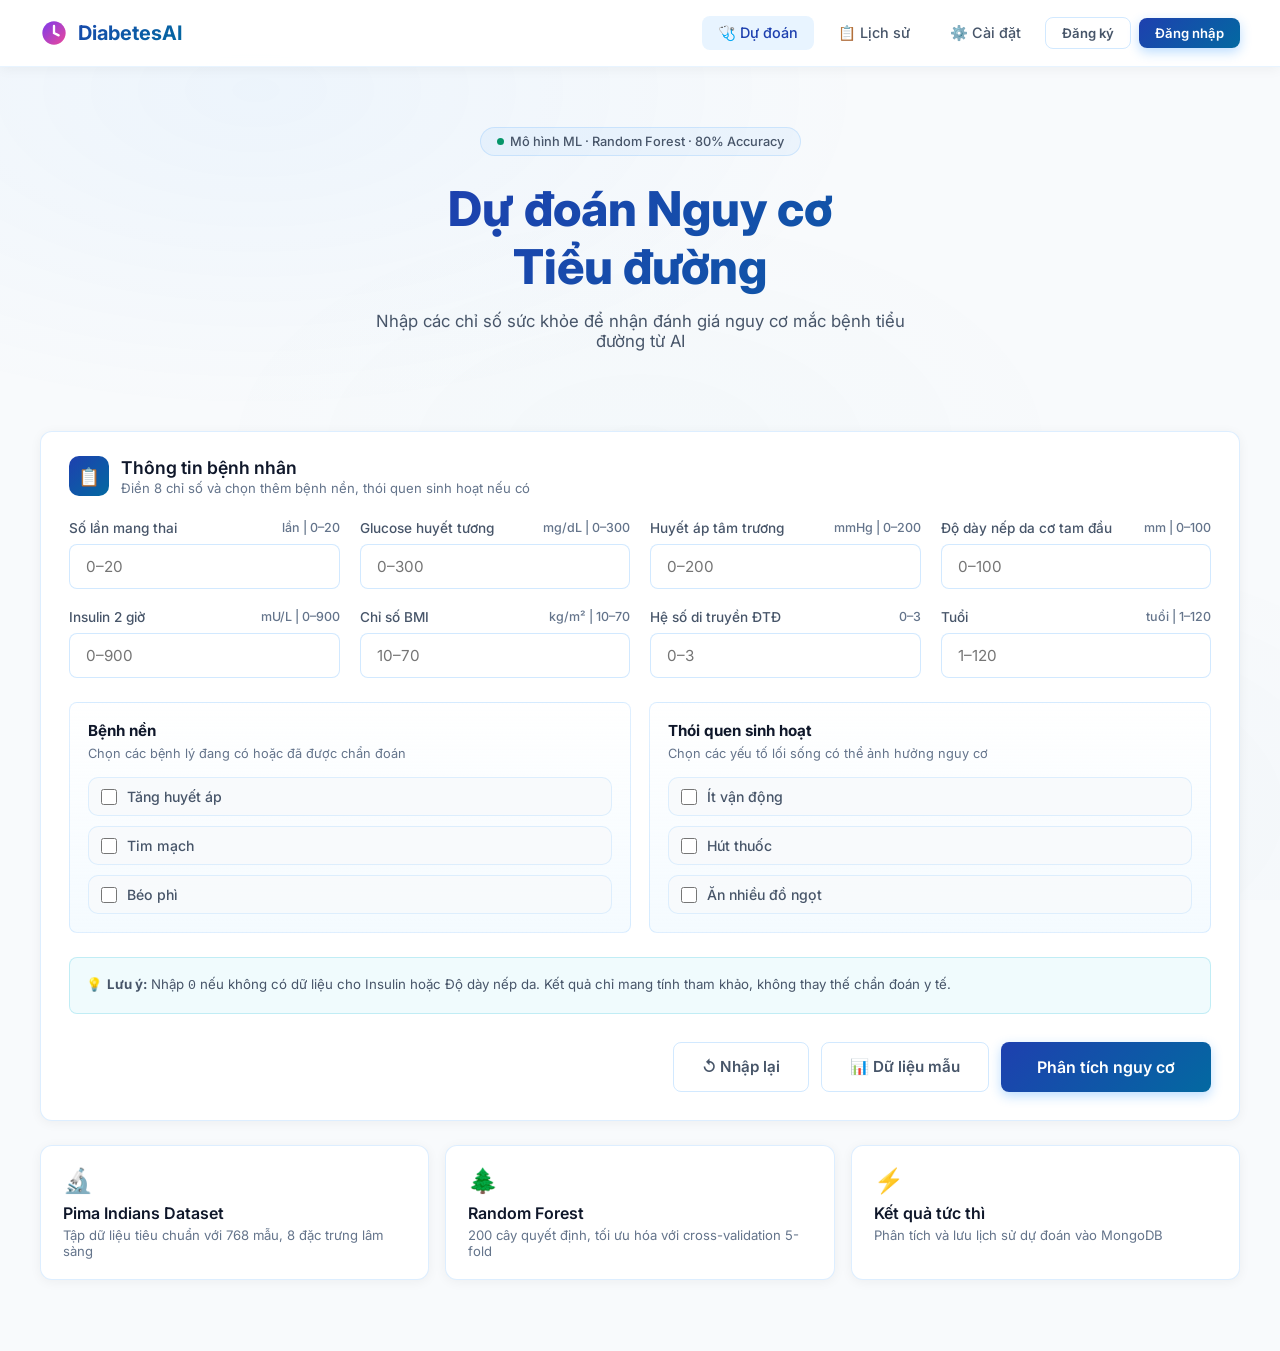
==== commit e143a647: "first commit" ====
--- a/frontend/index.html
+++ b/frontend/index.html
@@ -28,16 +28,17 @@
             <span></span>
         </button>
         <div class="nav-links" id="navLinks">
-            <a href="index.html" class="active">🩺 Dự đoán</a>
-            <a href="history.html">📋 Lịch sử</a>
+            <a href="index.html" class="active" data-i18n="nav.predict">🩺 Dự đoán</a>
+            <a href="history.html" data-i18n="nav.history">📋 Lịch sử</a>
+            <a href="settings.html" data-i18n="nav.settings">⚙️ Cài đặt</a>
             <div id="auth-section" class="auth-buttons">
-                <button class="btn btn-sm btn-outline" onclick="openModal('registerModal')">Đăng ký</button>
-                <button class="btn btn-sm btn-primary" onclick="openModal('loginModal')">Đăng nhập</button>
+                <button class="btn btn-sm btn-outline" onclick="openModal('registerModal')" data-i18n="auth.register">Đăng ký</button>
+                <button class="btn btn-sm btn-primary" onclick="openModal('loginModal')" data-i18n="auth.login">Đăng nhập</button>
             </div>
             <div id="user-section" class="user-profile hidden">
                 <span id="user-name">Người dùng</span>
                 <a href="#" id="admin-link" class="hidden">⚙️ Admin</a>
-                <button class="btn btn-sm btn-outline" onclick="Auth.logout()">Đăng xuất</button>
+                <button class="btn btn-sm btn-outline" onclick="Auth.logout()" data-i18n="auth.logout">Đăng xuất</button>
             </div>
         </div>
     </div>
@@ -47,10 +48,10 @@
 <section class="hero animate-in">
     <div class="hero-badge">
         <span class="dot"></span>
-        Mô hình ML · Random Forest · 80% Accuracy
-    </div>
-    <h1>Dự đoán Nguy cơ<br/>Tiểu đường</h1>
-    <p>Nhập các chỉ số sức khỏe để nhận đánh giá nguy cơ mắc bệnh tiểu đường từ AI</p>
+        <span data-i18n="index.heroBadge">Mô hình ML · Random Forest · 80% Accuracy</span>
+    </div>
+    <h1 data-i18n="index.heroTitle">Dự đoán Nguy cơ<br/>Tiểu đường</h1>
+    <p data-i18n="index.heroDesc">Nhập các chỉ số sức khỏe để nhận đánh giá nguy cơ mắc bệnh tiểu đường từ AI</p>
 </section>
 
 <!-- Form -->
@@ -60,12 +61,16 @@
             <div class="card-icon">📋</div>
             <div>
                 <h2>Thông tin bệnh nhân</h2>
-                <p class="section-subtitle">Điền đầy đủ 8 chỉ số bên dưới</p>
+                <p class="section-subtitle">Điền 8 chỉ số và chọn thêm bệnh nền, thói quen sinh hoạt nếu có</p>
             </div>
         </div>
         <div class="card-body">
             <form id="predictForm" novalidate>
                 <div class="form-grid" id="formGrid">
+                    <!-- dynamically injected by JS -->
+                </div>
+
+                <div id="patientContextSection" class="patient-context-section">
                     <!-- dynamically injected by JS -->
                 </div>
 
@@ -164,6 +169,7 @@
 </div>
 
 <script src="js/api.js"></script>
+<script src="js/i18n.js"></script>
 <script src="js/auth.js"></script>
 <script src="js/layout.js"></script>
 <script src="js/predict.js"></script>
--- a/frontend/css/style.css
+++ b/frontend/css/style.css
@@ -221,11 +221,32 @@
 .chart-canvas-wrap { position: relative; height: 220px; }
 .risk-legend { display: flex; gap: 16px; flex-wrap: wrap; margin-top: 14px; font-size: 0.78rem; }
 
-.recommendation-card { margin-top: 24px; padding: 24px 28px; }
-.recommendation-layout { display: flex; align-items: flex-start; gap: 14px; }
-.recommendation-icon { font-size: 1.6rem; }
-.recommendation-title { font-weight: 600; margin-bottom: 6px; }
-.recommendation-text { color: var(--text-secondary); font-size: 0.9rem; line-height: 1.7; }
+.recommendation-card {
+    margin-top: 24px;
+    padding: 28px 30px;
+    background: linear-gradient(135deg, rgba(255,255,255,0.98), rgba(239,246,255,0.92));
+    border-color: rgba(30,64,175,0.14);
+}
+.recommendation-layout { display: flex; align-items: flex-start; gap: 18px; }
+.recommendation-icon {
+    width: 54px;
+    height: 54px;
+    border-radius: 16px;
+    display: flex;
+    align-items: center;
+    justify-content: center;
+    flex-shrink: 0;
+    font-size: 1.5rem;
+    background: linear-gradient(135deg, rgba(30,64,175,0.14), rgba(8,145,178,0.14));
+    box-shadow: inset 0 1px 0 rgba(255,255,255,0.9);
+}
+.recommendation-title {
+    font-size: 1rem;
+    font-weight: 700;
+    letter-spacing: -0.01em;
+    margin-bottom: 8px;
+}
+.recommendation-text { color: var(--text-secondary); font-size: 0.92rem; line-height: 1.8; }
 
 .result-summary-card { padding: 28px; }
 .risk-meter {
@@ -273,6 +294,274 @@
 .summary-stat-value {
     font-size: 1.4rem;
     font-weight: 700;
+}
+
+.risk-breakdown-block {
+    margin-top: 24px;
+    padding-top: 22px;
+    border-top: 1px solid rgba(30,144,255,0.08);
+}
+
+.benchmark-block {
+    margin-top: 24px;
+    padding-top: 22px;
+    border-top: 1px solid rgba(30,144,255,0.08);
+}
+
+.clinical-overview-note {
+    margin-top: 20px;
+    padding: 16px 18px;
+    border-radius: 14px;
+    background: linear-gradient(135deg, rgba(239,246,255,0.95), rgba(248,250,252,0.98));
+    border: 1px solid rgba(30,144,255,0.14);
+}
+
+.clinical-overview-label {
+    color: var(--accent-1);
+    font-size: 0.72rem;
+    font-weight: 800;
+    letter-spacing: 0.08em;
+    margin-bottom: 8px;
+}
+
+.clinical-overview-note p {
+    color: var(--text-secondary);
+    font-size: 0.88rem;
+    line-height: 1.7;
+}
+
+.section-kicker,
+.result-level-kicker {
+    display: inline-flex;
+    align-items: center;
+    padding: 6px 12px;
+    border-radius: 999px;
+    background: rgba(30,64,175,0.08);
+    border: 1px solid rgba(30,64,175,0.12);
+    color: var(--accent-1);
+    font-size: 0.72rem;
+    font-weight: 800;
+    letter-spacing: 0.08em;
+    text-transform: uppercase;
+}
+
+.risk-breakdown-header {
+    margin-bottom: 18px;
+}
+
+.risk-breakdown-header h3 {
+    font-size: 1.08rem;
+    font-weight: 700;
+    letter-spacing: -0.02em;
+    margin: 10px 0 6px;
+}
+
+.risk-breakdown-header p {
+    color: var(--text-muted);
+    font-size: 0.88rem;
+    line-height: 1.7;
+}
+
+.risk-bar-chart-wrap {
+    position: relative;
+    height: 320px;
+    padding: 16px 14px 6px;
+    border-radius: 18px;
+    background: linear-gradient(180deg, rgba(248,250,252,0.98), rgba(239,246,255,0.92));
+    border: 1px solid rgba(30,144,255,0.12);
+    box-shadow: inset 0 1px 0 rgba(255,255,255,0.9);
+}
+
+.benchmark-chart-wrap {
+    position: relative;
+    height: 320px;
+    padding: 16px 16px 10px;
+    border-radius: 18px;
+    background: linear-gradient(180deg, rgba(255,255,255,0.98), rgba(239,246,255,0.9));
+    border: 1px solid rgba(30,144,255,0.12);
+    box-shadow: inset 0 1px 0 rgba(255,255,255,0.9);
+}
+
+.benchmark-grid {
+    display: grid;
+    grid-template-columns: repeat(2, minmax(0, 1fr));
+    gap: 14px;
+    margin-top: 18px;
+}
+
+.history-benchmark-legend {
+    display: flex;
+    flex-wrap: wrap;
+    gap: 10px 14px;
+    margin-bottom: 14px;
+}
+
+.history-legend-item {
+    display: inline-flex;
+    align-items: center;
+    gap: 8px;
+    min-height: 32px;
+    padding: 6px 12px;
+    border-radius: 999px;
+    background: rgba(255,255,255,0.9);
+    border: 1px solid rgba(30,144,255,0.12);
+    color: var(--text-secondary);
+    font-size: 0.8rem;
+    font-weight: 500;
+}
+
+.history-legend-item-warning {
+    color: var(--medium);
+    background: rgba(255,251,235,0.96);
+    border-color: rgba(217,119,6,0.16);
+}
+
+.history-legend-dot {
+    width: 10px;
+    height: 10px;
+    border-radius: 50%;
+    flex-shrink: 0;
+}
+
+.history-legend-dot-patient {
+    background: linear-gradient(135deg, #f59e0b, #ef4444);
+}
+
+.history-legend-dot-threshold {
+    background: #93c5fd;
+}
+
+.benchmark-card {
+    border-radius: 16px;
+    padding: 16px;
+    border: 1px solid rgba(30,144,255,0.12);
+    background: linear-gradient(180deg, rgba(255,255,255,0.98), rgba(248,250,252,0.94));
+    box-shadow: var(--shadow-sm);
+}
+
+.benchmark-card-safe {
+    border-color: rgba(16,185,129,0.16);
+}
+
+.benchmark-card-alert {
+    border-color: rgba(245,158,11,0.28);
+    box-shadow: 0 10px 22px rgba(245,158,11,0.12);
+}
+
+.benchmark-card.insight-high {
+    background: linear-gradient(180deg, rgba(255,247,247,0.98), rgba(254,242,242,0.94));
+}
+
+.benchmark-card.insight-medium {
+    background: linear-gradient(180deg, rgba(255,251,235,0.98), rgba(255,247,237,0.94));
+}
+
+.benchmark-card.insight-low {
+    background: linear-gradient(180deg, rgba(236,253,245,0.96), rgba(240,253,250,0.94));
+}
+
+.benchmark-card-top {
+    display: flex;
+    align-items: flex-start;
+    justify-content: space-between;
+    gap: 12px;
+    margin-bottom: 10px;
+}
+
+.benchmark-card h3 {
+    font-size: 0.95rem;
+    font-weight: 700;
+    line-height: 1.4;
+    letter-spacing: -0.01em;
+}
+
+.benchmark-comparison {
+    color: var(--text-primary);
+    font-size: 1rem;
+    font-weight: 700;
+    margin-bottom: 6px;
+}
+
+.benchmark-note {
+    color: var(--text-muted);
+    font-size: 0.8rem;
+    line-height: 1.6;
+}
+
+.insight-grid {
+    display: grid;
+    grid-template-columns: repeat(2, minmax(0, 1fr));
+    gap: 14px;
+    margin-top: 20px;
+}
+
+.insight-card {
+    border-radius: 16px;
+    padding: 16px;
+    border: 1px solid rgba(30,144,255,0.12);
+    background: linear-gradient(180deg, rgba(255,255,255,0.98), rgba(248,250,252,0.95));
+    box-shadow: var(--shadow-sm);
+}
+
+.insight-card-top {
+    display: flex;
+    flex-direction: column;
+    align-items: flex-start;
+    gap: 10px;
+    margin-bottom: 10px;
+}
+
+.insight-card h3 {
+    font-size: 0.98rem;
+    font-weight: 700;
+    line-height: 1.4;
+    letter-spacing: -0.01em;
+}
+
+.insight-card p {
+    color: var(--text-secondary);
+    font-size: 0.87rem;
+    line-height: 1.72;
+}
+
+.insight-badge {
+    display: inline-flex;
+    align-items: center;
+    min-height: 28px;
+    padding: 4px 10px;
+    border-radius: 999px;
+    font-size: 0.74rem;
+    font-weight: 700;
+}
+
+.insight-low {
+    border-color: rgba(5,150,105,0.18);
+    background: rgba(236,253,245,0.95);
+}
+
+.insight-medium {
+    border-color: rgba(217,119,6,0.18);
+    background: rgba(255,251,235,0.95);
+}
+
+.insight-high {
+    border-color: rgba(220,38,38,0.18);
+    background: rgba(254,242,242,0.95);
+}
+
+.insight-badge.insight-low {
+    color: var(--low);
+    background: rgba(5,150,105,0.12);
+}
+
+.insight-badge.insight-medium {
+    color: var(--medium);
+    background: rgba(217,119,6,0.12);
+}
+
+.insight-badge.insight-high {
+    color: var(--high);
+    background: rgba(220,38,38,0.12);
 }
 
 .input-summary-table {
@@ -370,6 +659,112 @@
 .form-group input.error { border-color: var(--high); box-shadow: 0 0 0 3px rgba(220,38,38,0.15); }
 .form-group .hint { font-size: 0.75rem; color: var(--text-muted); }
 
+.patient-context-section {
+    display: grid;
+    grid-template-columns: repeat(auto-fit, minmax(280px, 1fr));
+    gap: 18px;
+    margin-top: 24px;
+}
+
+.context-card {
+    border: 1px solid rgba(30,144,255,0.14);
+    border-radius: var(--radius-sm);
+    background: linear-gradient(180deg, rgba(255,255,255,0.98), rgba(240,249,255,0.7));
+    padding: 18px;
+}
+
+.context-card-header h3 {
+    font-size: 0.95rem;
+    font-weight: 700;
+    margin-bottom: 4px;
+}
+
+.context-card-header p {
+    color: var(--text-muted);
+    font-size: 0.8rem;
+    line-height: 1.5;
+    margin-bottom: 14px;
+}
+
+.context-options {
+    display: grid;
+    gap: 10px;
+}
+
+.context-option {
+    display: flex;
+    align-items: center;
+    gap: 10px;
+    padding: 10px 12px;
+    border-radius: 10px;
+    border: 1px solid rgba(30,144,255,0.12);
+    background: rgba(248,250,252,0.9);
+    cursor: pointer;
+    transition: var(--transition);
+}
+
+.context-option:hover {
+    border-color: rgba(30,64,175,0.24);
+    background: rgba(219,234,254,0.45);
+}
+
+.context-option input {
+    width: 16px;
+    height: 16px;
+    accent-color: var(--accent-1);
+    flex-shrink: 0;
+}
+
+.context-option span {
+    font-size: 0.88rem;
+    color: var(--text-secondary);
+    font-weight: 500;
+}
+
+.context-summary {
+    margin-top: 18px;
+    display: grid;
+    gap: 16px;
+}
+
+.context-summary-group {
+    border-top: 1px solid rgba(30,144,255,0.08);
+    padding-top: 16px;
+}
+
+.context-summary-title {
+    color: var(--text-muted);
+    font-size: 0.78rem;
+    margin-bottom: 10px;
+    text-transform: uppercase;
+    letter-spacing: 0.04em;
+}
+
+.context-summary-values {
+    display: flex;
+    flex-wrap: wrap;
+    gap: 8px;
+}
+
+.context-pill {
+    display: inline-flex;
+    align-items: center;
+    min-height: 32px;
+    padding: 6px 12px;
+    border-radius: 999px;
+    background: rgba(30,64,175,0.08);
+    border: 1px solid rgba(30,64,175,0.12);
+    color: var(--accent-1);
+    font-size: 0.82rem;
+    font-weight: 600;
+}
+
+.context-pill-empty {
+    background: rgba(100,116,139,0.08);
+    border-color: rgba(100,116,139,0.14);
+    color: var(--text-muted);
+}
+
 /* ── Buttons ────────────────────────────────────────────────── */
 .btn {
     display: inline-flex; align-items: center; justify-content: center; gap: 8px;
@@ -473,7 +868,20 @@
 .loading-overlay p { color: var(--text-secondary); font-size: 0.9rem; }
 
 /* ── Gauge ──────────────────────────────────────────────────── */
-.gauge-wrap { position: relative; width: 220px; margin: 0 auto 20px; }
+.gauge-wrap {
+    position: relative;
+    width: 220px;
+    margin: 0 auto 20px;
+    padding: 14px 0 6px;
+}
+.gauge-wrap::before {
+    content: '';
+    position: absolute;
+    inset: 8px 22px 22px;
+    border-radius: 999px 999px 28px 28px;
+    background: radial-gradient(circle at 50% 60%, rgba(255,255,255,0.98), rgba(255,255,255,0) 70%);
+    pointer-events: none;
+}
 .gauge-wrap canvas { display: block; }
 .gauge-label {
     position: absolute; bottom: 10px; left: 50%; transform: translateX(-50%);
@@ -483,10 +891,598 @@
 .gauge-label .gauge-text { font-size: 0.78rem; color: var(--text-muted); margin-top: 2px; }
 
 /* ── Results ────────────────────────────────────────────────── */
-.result-grid { display: grid; grid-template-columns: 1fr 1.5fr; gap: 24px; margin-top: 32px; }
+.result-grid {
+    display: grid;
+    grid-template-columns: 1fr;
+    gap: 24px;
+    margin-top: 32px;
+}
 @media (max-width: 768px) { .result-grid { grid-template-columns: 1fr; } }
-.result-level-card { text-align: center; padding: 32px 24px; }
-.result-level-card .level-title { font-size: 1.5rem; font-weight: 700; margin: 16px 0 8px; }
+.result-overview-card {
+    padding: 24px;
+    background: linear-gradient(180deg, rgba(255,255,255,0.99), rgba(244,249,255,0.96));
+    border-color: rgba(30,144,255,0.14);
+}
+
+.result-group-header {
+    display: flex;
+    align-items: flex-start;
+    gap: 14px;
+    margin-bottom: 20px;
+    padding-bottom: 18px;
+    border-bottom: 1px solid rgba(30,144,255,0.1);
+}
+
+.result-group-icon {
+    width: 42px;
+    height: 42px;
+    border-radius: 14px;
+    display: flex;
+    align-items: center;
+    justify-content: center;
+    flex-shrink: 0;
+    font-size: 1.1rem;
+    background: linear-gradient(135deg, rgba(30,64,175,0.14), rgba(8,145,178,0.14));
+    border: 1px solid rgba(30,64,175,0.12);
+}
+
+.result-group-title {
+    font-size: 1rem;
+    font-weight: 800;
+    letter-spacing: -0.02em;
+    margin-bottom: 4px;
+}
+
+.result-group-text {
+    color: var(--text-muted);
+    font-size: 0.85rem;
+    line-height: 1.65;
+}
+
+.result-overview-grid {
+    display: grid;
+    grid-template-columns: minmax(300px, 0.9fr) minmax(0, 1.35fr);
+    gap: 18px;
+    align-items: stretch;
+}
+.result-level-panel,
+.result-summary-panel {
+    min-width: 0;
+}
+.result-summary-panel {
+    padding: 6px 4px 6px 10px;
+}
+.result-level-card {
+    position: relative;
+    overflow: hidden;
+    padding: 30px 26px;
+    display: flex;
+    flex-direction: column;
+    gap: 22px;
+    align-self: start;
+    background:
+        radial-gradient(circle at top right, rgba(245,158,11,0.14), transparent 30%),
+        radial-gradient(circle at top left, rgba(30,64,175,0.12), transparent 35%),
+        linear-gradient(180deg, rgba(255,255,255,0.99), rgba(239,246,255,0.94));
+    border-color: rgba(30,64,175,0.14);
+    box-shadow: 0 18px 50px rgba(15,23,42,0.08);
+}
+.result-level-card::after {
+    content: '';
+    position: absolute;
+    top: -60px;
+    right: -30px;
+    width: 180px;
+    height: 180px;
+    border-radius: 50%;
+    background: radial-gradient(circle, rgba(245,158,11,0.12), rgba(245,158,11,0));
+    pointer-events: none;
+}
+.result-level-top { text-align: center; }
+.result-level-card .level-title {
+    font-size: clamp(1.55rem, 2.4vw, 1.9rem);
+    font-weight: 800;
+    letter-spacing: -0.03em;
+    margin: 18px 0 10px;
+}
+.result-level-badge { font-size: 0.85rem; padding: 6px 18px; margin: 0 auto; }
+.result-level-divider {
+    height: 1px;
+    background: linear-gradient(90deg, rgba(30,64,175,0), rgba(30,64,175,0.18), rgba(30,64,175,0));
+}
+.result-detail-stack {
+    display: grid;
+    gap: 18px;
+    align-self: start;
+}
+.result-summary-card,
+.result-section-card {
+    padding: 24px;
+    background: linear-gradient(180deg, rgba(255,255,255,0.98), rgba(248,250,252,0.96));
+    border-color: rgba(30,144,255,0.14);
+}
+.combined-analytics-card {
+    padding: 24px;
+}
+
+.history-analysis-summary {
+    display: grid;
+    grid-template-columns: repeat(3, minmax(0, 1fr));
+    gap: 14px;
+    margin-bottom: 20px;
+}
+
+.history-analysis-pill {
+    padding: 16px 18px;
+    border-radius: 16px;
+    background: linear-gradient(180deg, rgba(255,255,255,0.98), rgba(239,246,255,0.9));
+    border: 1px solid rgba(30,144,255,0.12);
+    box-shadow: var(--shadow-sm);
+}
+
+.history-analysis-label {
+    color: var(--text-muted);
+    font-size: 0.72rem;
+    font-weight: 800;
+    letter-spacing: 0.08em;
+    text-transform: uppercase;
+    margin-bottom: 8px;
+}
+
+.history-analysis-value {
+    color: var(--text-primary);
+    font-size: 0.98rem;
+    font-weight: 700;
+    line-height: 1.45;
+    margin-bottom: 6px;
+}
+
+.history-analysis-note {
+    color: var(--text-muted);
+    font-size: 0.8rem;
+    line-height: 1.55;
+}
+
+.history-record-row {
+    cursor: pointer;
+    transition: var(--transition);
+}
+
+.history-row-actions {
+    display: inline-flex;
+    align-items: center;
+    gap: 8px;
+    flex-wrap: wrap;
+}
+
+.history-selected-chip {
+    display: inline-flex;
+    align-items: center;
+    min-height: 30px;
+    padding: 4px 10px;
+    border-radius: 999px;
+    background: rgba(30,64,175,0.1);
+    border: 1px solid rgba(30,64,175,0.16);
+    color: var(--accent-1);
+    font-size: 0.74rem;
+    font-weight: 700;
+}
+
+.settings-main {
+    padding-bottom: 72px;
+}
+
+.settings-grid {
+    display: grid;
+    grid-template-columns: repeat(2, minmax(0, 1fr));
+    gap: 24px;
+}
+
+.settings-card {
+    overflow: hidden;
+}
+
+.settings-card-wide {
+    grid-column: 1 / -1;
+}
+
+.settings-card-body {
+    display: grid;
+    gap: 18px;
+}
+
+.settings-select {
+    width: 100%;
+    background: #ffffff;
+    border: 1px solid rgba(30,144,255,0.2);
+    border-radius: var(--radius-sm);
+    padding: 12px 16px;
+    color: var(--text-primary);
+    font-size: 0.95rem;
+    font-family: 'Inter', sans-serif;
+    outline: none;
+    transition: var(--transition);
+}
+
+.settings-select:focus {
+    border-color: var(--accent-1);
+    box-shadow: 0 0 0 3px rgba(30,64,175,0.1);
+}
+
+.settings-action-row {
+    display: flex;
+    gap: 12px;
+    flex-wrap: wrap;
+}
+
+.settings-network-grid {
+    display: grid;
+    grid-template-columns: repeat(2, minmax(0, 1fr));
+    gap: 16px;
+}
+
+.settings-network-explorer {
+    display: grid;
+    gap: 18px;
+}
+
+.network-region-tabs {
+    display: flex;
+    gap: 10px;
+    flex-wrap: wrap;
+}
+
+.network-region-tab {
+    min-height: 40px;
+    padding: 10px 16px;
+    border-radius: 999px;
+    border: 1px solid rgba(30,144,255,0.14);
+    background: rgba(255,255,255,0.92);
+    color: var(--text-secondary);
+    font-size: 0.88rem;
+    font-weight: 600;
+    cursor: pointer;
+    transition: var(--transition);
+}
+
+.network-region-tab:hover,
+.network-region-tab.active {
+    background: var(--grad-main);
+    border-color: transparent;
+    color: #ffffff;
+}
+
+.network-search-row {
+    display: grid;
+    gap: 10px;
+}
+
+.network-search-input {
+    max-width: 420px;
+}
+
+.network-search-hint {
+    color: var(--text-muted);
+    font-size: 0.82rem;
+    line-height: 1.6;
+}
+
+.network-results-layout {
+    display: grid;
+    grid-template-columns: minmax(280px, 0.85fr) minmax(0, 1.15fr);
+    gap: 18px;
+}
+
+.network-results-title {
+    color: var(--text-secondary);
+    font-size: 0.82rem;
+    font-weight: 800;
+    letter-spacing: 0.08em;
+    text-transform: uppercase;
+    margin-bottom: 10px;
+}
+
+.network-results-list {
+    display: grid;
+    gap: 10px;
+}
+
+.network-result-item {
+    width: 100%;
+    text-align: left;
+    padding: 14px 16px;
+    border-radius: 16px;
+    border: 1px solid rgba(30,144,255,0.12);
+    background: linear-gradient(180deg, rgba(255,255,255,0.98), rgba(239,246,255,0.88));
+    cursor: pointer;
+    transition: var(--transition);
+}
+
+.network-result-item:hover,
+.network-result-item.active {
+    border-color: rgba(30,64,175,0.2);
+    background: rgba(219,234,254,0.58);
+    box-shadow: var(--shadow-sm);
+}
+
+.network-result-name {
+    display: block;
+    color: var(--text-primary);
+    font-size: 0.94rem;
+    font-weight: 700;
+    margin-bottom: 6px;
+}
+
+.network-result-meta {
+    display: block;
+    color: var(--text-muted);
+    font-size: 0.8rem;
+    line-height: 1.55;
+}
+
+.network-empty {
+    padding: 18px;
+    border-radius: 16px;
+    border: 1px dashed rgba(30,144,255,0.16);
+    color: var(--text-muted);
+    font-size: 0.88rem;
+    background: rgba(248,250,252,0.94);
+}
+
+.network-detail-card {
+    padding: 20px;
+    border-radius: 18px;
+    border: 1px solid rgba(30,144,255,0.12);
+    background: linear-gradient(180deg, rgba(255,255,255,0.98), rgba(243,248,255,0.95));
+    box-shadow: var(--shadow-sm);
+}
+
+.network-detail-header {
+    display: flex;
+    align-items: flex-start;
+    justify-content: space-between;
+    gap: 12px;
+    margin-bottom: 18px;
+}
+
+.network-detail-kicker {
+    color: var(--accent-1);
+    font-size: 0.74rem;
+    font-weight: 800;
+    letter-spacing: 0.08em;
+    text-transform: uppercase;
+    margin-bottom: 8px;
+}
+
+.network-detail-header h3 {
+    font-size: 1.05rem;
+    font-weight: 800;
+    line-height: 1.4;
+}
+
+.network-detail-chip {
+    display: inline-flex;
+    align-items: center;
+    min-height: 30px;
+    padding: 6px 12px;
+    border-radius: 999px;
+    background: rgba(30,64,175,0.08);
+    color: var(--accent-1);
+    font-size: 0.75rem;
+    font-weight: 700;
+}
+
+.network-detail-group {
+    padding-top: 14px;
+    margin-top: 14px;
+    border-top: 1px solid rgba(30,144,255,0.08);
+}
+
+.network-detail-label {
+    color: var(--text-muted);
+    font-size: 0.76rem;
+    font-weight: 800;
+    letter-spacing: 0.08em;
+    text-transform: uppercase;
+    margin-bottom: 6px;
+}
+
+.network-detail-value {
+    color: var(--text-primary);
+    font-size: 0.92rem;
+    line-height: 1.7;
+}
+
+.network-detail-link {
+    color: var(--accent-1);
+    font-weight: 700;
+    text-decoration: none;
+}
+
+.network-detail-link:hover {
+    text-decoration: underline;
+}
+
+.network-detail-empty {
+    color: var(--text-muted);
+    font-size: 0.9rem;
+    line-height: 1.7;
+}
+
+.settings-network-card {
+    padding: 18px;
+    border-radius: 16px;
+    background: linear-gradient(180deg, rgba(255,255,255,0.98), rgba(239,246,255,0.9));
+    border: 1px solid rgba(30,144,255,0.12);
+    box-shadow: var(--shadow-sm);
+}
+
+.settings-network-card h3 {
+    font-size: 0.98rem;
+    font-weight: 700;
+    margin-bottom: 8px;
+}
+
+.settings-network-card p {
+    color: var(--text-secondary);
+    font-size: 0.88rem;
+    line-height: 1.7;
+}
+
+.history-record-row:hover td {
+    background: rgba(219,234,254,0.32);
+}
+
+.record-row-selected td {
+    background: rgba(219,234,254,0.45);
+}
+
+.record-row-selected td:first-child {
+    box-shadow: inset 3px 0 0 var(--accent-1);
+}
+
+.analysis-section-active {
+    animation: analysisPulse 0.55s ease;
+}
+
+.combined-chart-grid {
+    display: grid;
+    grid-template-columns: minmax(0, 1fr) minmax(0, 1.08fr);
+    gap: 20px;
+    align-items: stretch;
+}
+.analytics-panel {
+    min-width: 0;
+    height: 100%;
+    display: flex;
+    flex-direction: column;
+    padding: 18px;
+    border-radius: 20px;
+    background: linear-gradient(180deg, rgba(255,255,255,0.98), rgba(243,248,255,0.95));
+    border: 1px solid rgba(30,144,255,0.1);
+    box-shadow: inset 0 1px 0 rgba(255,255,255,0.9);
+}
+.analytics-panel + .analytics-panel {
+    padding-left: 18px;
+    border-left: 1px solid rgba(30,144,255,0.1);
+}
+.clinical-insights-card {
+    padding: 24px;
+}
+.summary-stats-wide {
+    grid-template-columns: repeat(3, minmax(0, 1fr));
+}
+.result-glance-grid {
+    display: grid;
+    grid-template-columns: repeat(3, minmax(0, 1fr));
+    gap: 14px;
+}
+.result-glance-card {
+    position: relative;
+    padding: 16px 12px;
+    border-radius: 16px;
+    background: linear-gradient(180deg, rgba(255,255,255,0.98), rgba(239,246,255,0.9));
+    border: 1px solid rgba(30,144,255,0.12);
+    text-align: center;
+    box-shadow: var(--shadow-sm);
+}
+.result-glance-card::before {
+    content: '';
+    position: absolute;
+    left: 14px;
+    right: 14px;
+    top: 0;
+    height: 3px;
+    border-radius: 999px;
+    background: linear-gradient(90deg, rgba(30,64,175,0.18), rgba(8,145,178,0.5), rgba(245,158,11,0.25));
+}
+.result-glance-label {
+    color: var(--text-muted);
+    font-size: 0.72rem;
+    font-weight: 700;
+    letter-spacing: 0.08em;
+    text-transform: uppercase;
+    margin-bottom: 8px;
+}
+.result-glance-value {
+    color: var(--text-primary);
+    font-size: 1.22rem;
+    font-weight: 800;
+    letter-spacing: -0.03em;
+}
+.result-glance-note {
+    padding: 18px 20px;
+    border-radius: 18px;
+    background: linear-gradient(135deg, rgba(248,250,252,0.94), rgba(255,255,255,0.98));
+    border: 1px dashed rgba(30,144,255,0.2);
+}
+.result-glance-note-label {
+    color: var(--accent-1);
+    font-size: 0.72rem;
+    font-weight: 800;
+    letter-spacing: 0.1em;
+    text-transform: uppercase;
+    margin-bottom: 10px;
+}
+.result-glance-note p {
+    color: var(--text-secondary);
+    font-size: 0.88rem;
+    line-height: 1.75;
+}
+
+.summary-stat {
+    border-radius: 14px;
+    padding: 16px 18px;
+    background: linear-gradient(180deg, rgba(255,255,255,0.96), rgba(239,246,255,0.78));
+    border: 1px solid rgba(30,144,255,0.12);
+    box-shadow: inset 0 1px 0 rgba(255,255,255,0.8);
+}
+
+.summary-stat-label {
+    font-size: 0.72rem;
+    font-weight: 800;
+    letter-spacing: 0.08em;
+    text-transform: uppercase;
+    margin-bottom: 8px;
+}
+
+.summary-stat-value {
+    font-size: 1.55rem;
+    font-weight: 800;
+    letter-spacing: -0.03em;
+}
+
+.clinical-overview-note {
+    margin-top: 22px;
+    padding: 18px 20px;
+    border-radius: 18px;
+    background: linear-gradient(135deg, rgba(239,246,255,0.95), rgba(248,250,252,0.98));
+    border: 1px solid rgba(30,144,255,0.14);
+}
+
+.clinical-overview-note p {
+    color: var(--text-secondary);
+    font-size: 0.9rem;
+    line-height: 1.78;
+}
+
+.features-section .card {
+    overflow: hidden;
+    border-color: rgba(30,144,255,0.14);
+    background: linear-gradient(180deg, rgba(255,255,255,0.98), rgba(248,250,252,0.96));
+}
+
+.save-actions {
+    text-align: center;
+    margin-top: 36px;
+}
+
+.save-hint {
+    color: var(--text-muted);
+    font-size: 0.8rem;
+    margin-top: 10px;
+    letter-spacing: 0.01em;
+}
 .feature-bars { display: flex; flex-direction: column; gap: 12px; }
 .feature-bar-item { display: flex; flex-direction: column; gap: 4px; }
 .feature-bar-header { display: flex; justify-content: space-between; font-size: 0.8rem; color: var(--text-secondary); }
@@ -549,6 +1545,11 @@
     from { opacity: 0; transform: translateY(24px); }
     to   { opacity: 1; transform: translateY(0); }
 }
+@keyframes analysisPulse {
+    0% { box-shadow: 0 0 0 0 rgba(30,64,175,0.0); transform: translateY(0); }
+    35% { box-shadow: 0 0 0 6px rgba(30,64,175,0.08); transform: translateY(-2px); }
+    100% { box-shadow: 0 0 0 0 rgba(30,64,175,0.0); transform: translateY(0); }
+}
 .animate-in { animation: fadeInUp 0.5s ease forwards; }
 .delay-1 { animation-delay: 0.1s; opacity: 0; }
 .delay-2 { animation-delay: 0.2s; opacity: 0; }
@@ -567,6 +1568,16 @@
     .result-grid,
     .features-section { grid-template-columns: 1fr; }
     .stats-grid { grid-template-columns: repeat(2, minmax(0, 1fr)); }
+    .result-overview-grid,
+    .combined-chart-grid { grid-template-columns: 1fr; }
+    .history-analysis-summary { grid-template-columns: 1fr; }
+    .analytics-panel + .analytics-panel {
+        padding-left: 0;
+        padding-top: 20px;
+        border-left: none;
+        border-top: 1px solid rgba(30,144,255,0.1);
+    }
+    .result-summary-panel { padding: 0; }
 }
 
 @media (max-width: 768px) {
@@ -630,10 +1641,29 @@
     .page-title { font-size: 1.35rem; }
     .result-title { font-size: 1.15rem; }
     .recommendation-card { padding: 20px; }
+    .result-overview-card,
+    .combined-analytics-card,
+    .clinical-insights-card { padding: 20px; }
     .recommendation-layout { flex-direction: column; }
     .result-summary-card { padding: 20px; }
+    .result-section-card { padding: 20px; }
     .risk-scale { flex-direction: column; gap: 6px; }
     .summary-stats { grid-template-columns: 1fr; }
+    .result-glance-grid { grid-template-columns: 1fr; }
+    .insight-grid { grid-template-columns: 1fr; }
+    .benchmark-grid { grid-template-columns: 1fr; }
+    .history-benchmark-legend { flex-direction: column; }
+    .history-row-actions { width: 100%; }
+    .history-row-actions .btn { width: 100%; justify-content: center; }
+    .settings-grid,
+    .settings-network-grid,
+    .network-results-layout { grid-template-columns: 1fr; }
+    .settings-action-row { flex-direction: column; }
+    .settings-action-row .btn { width: 100%; }
+    .risk-bar-chart-wrap { height: 240px; }
+    .benchmark-chart-wrap { height: 300px; }
+    .benchmark-card-top { flex-direction: column; }
+    .recommendation-layout { flex-direction: column; }
     .chart-card { padding: 20px; }
     .table-wrap {
         overflow: visible;
